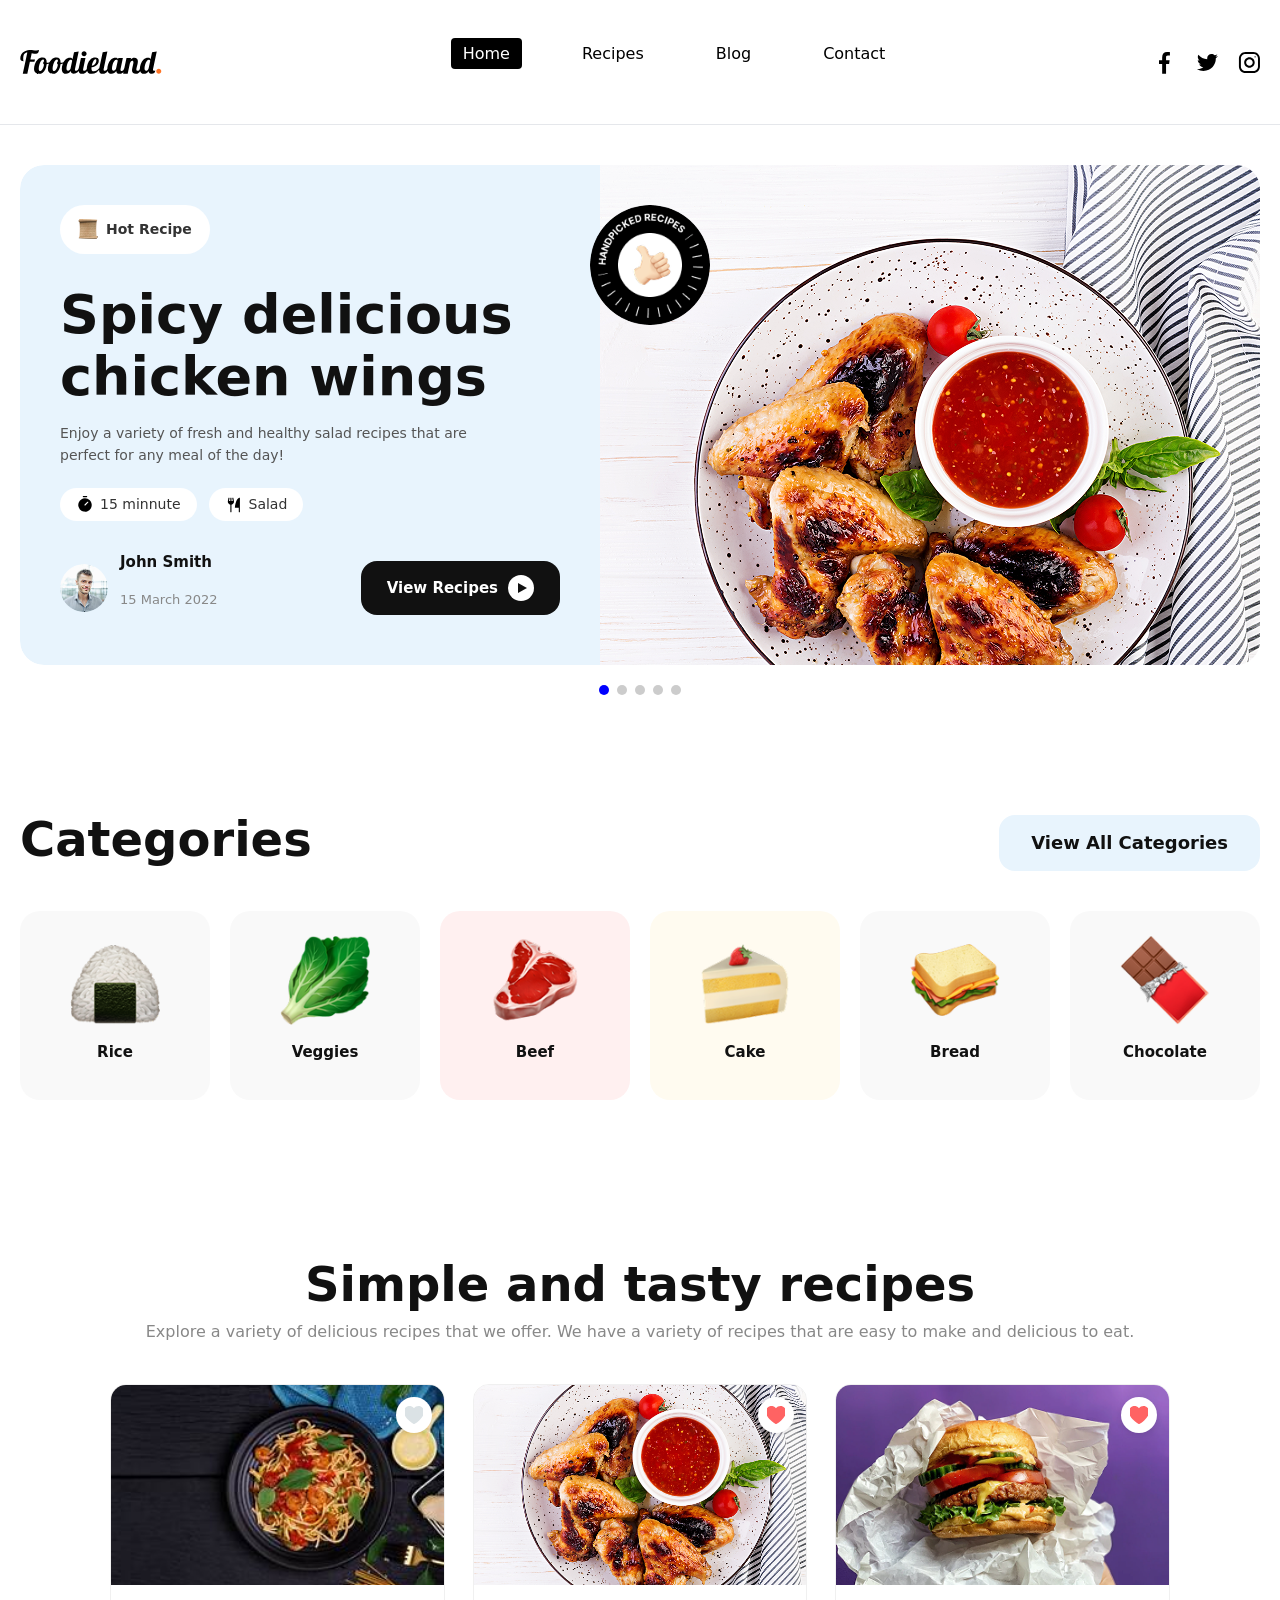
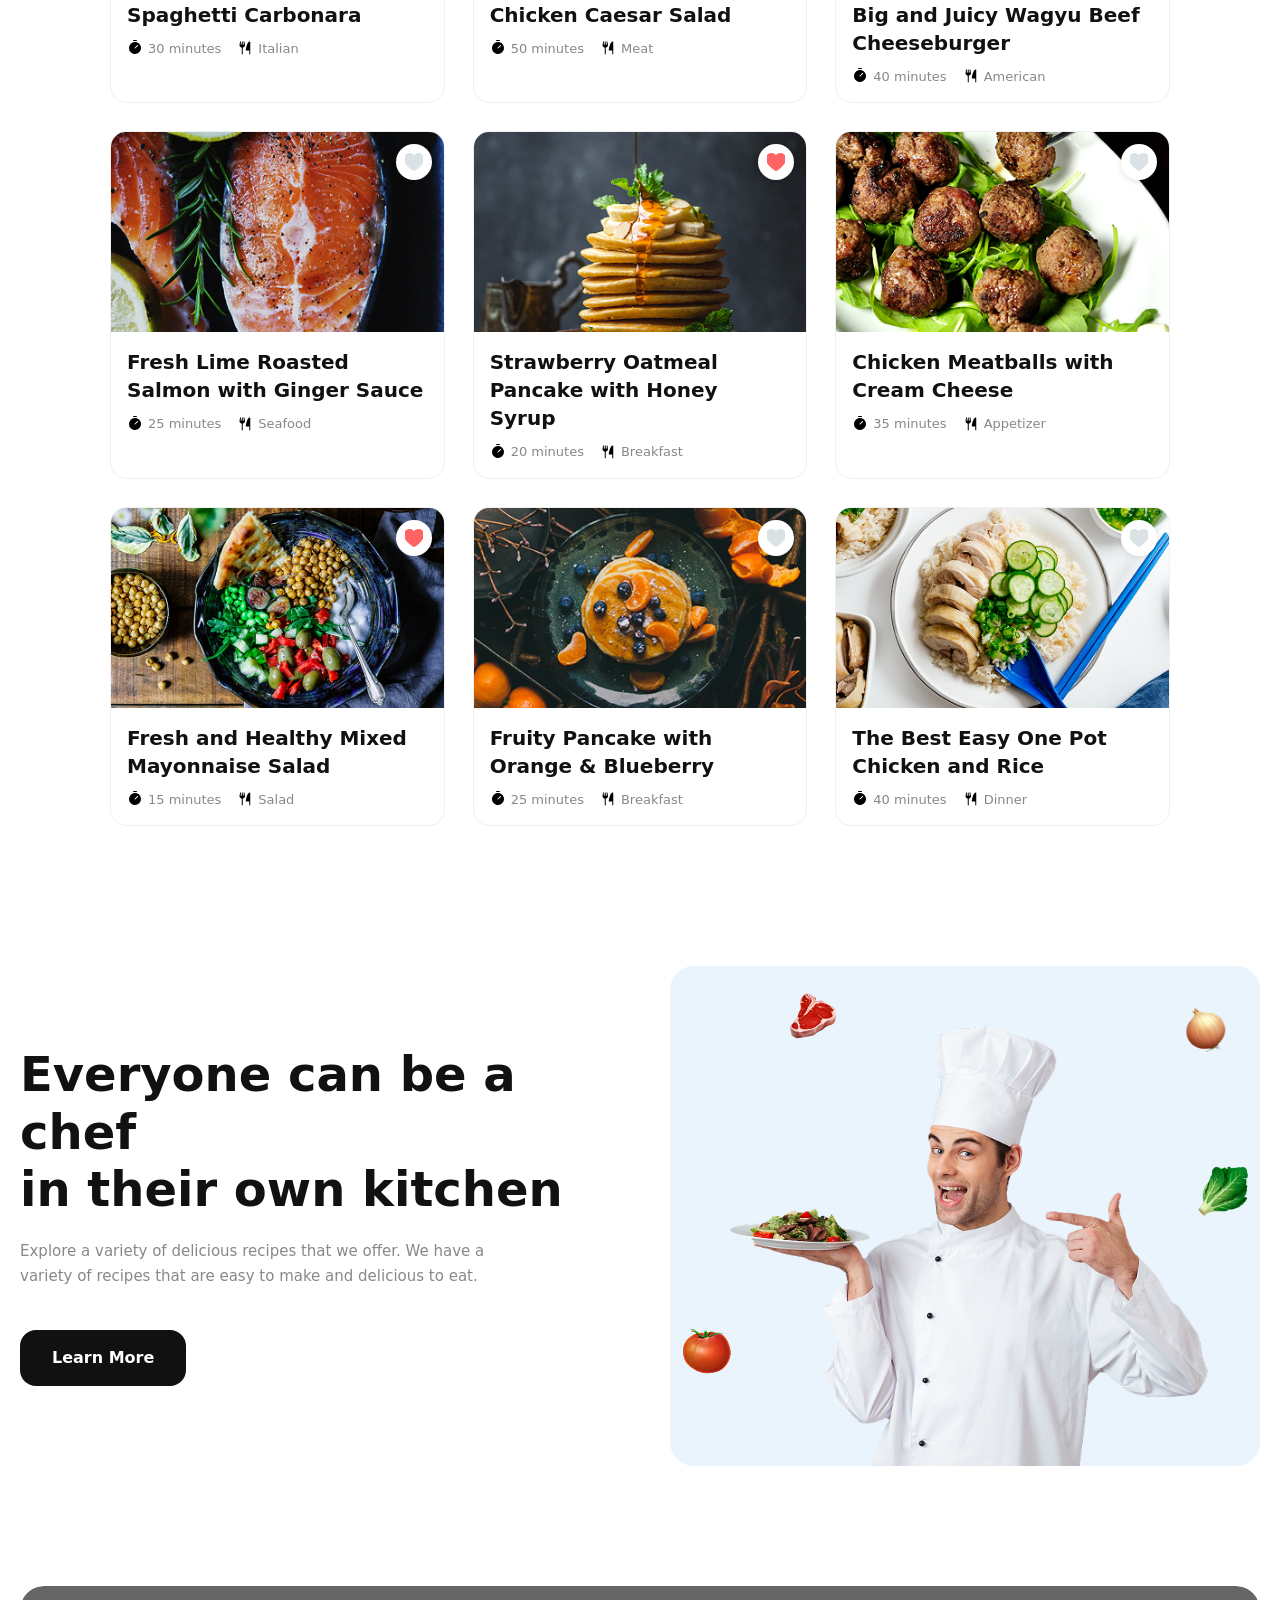
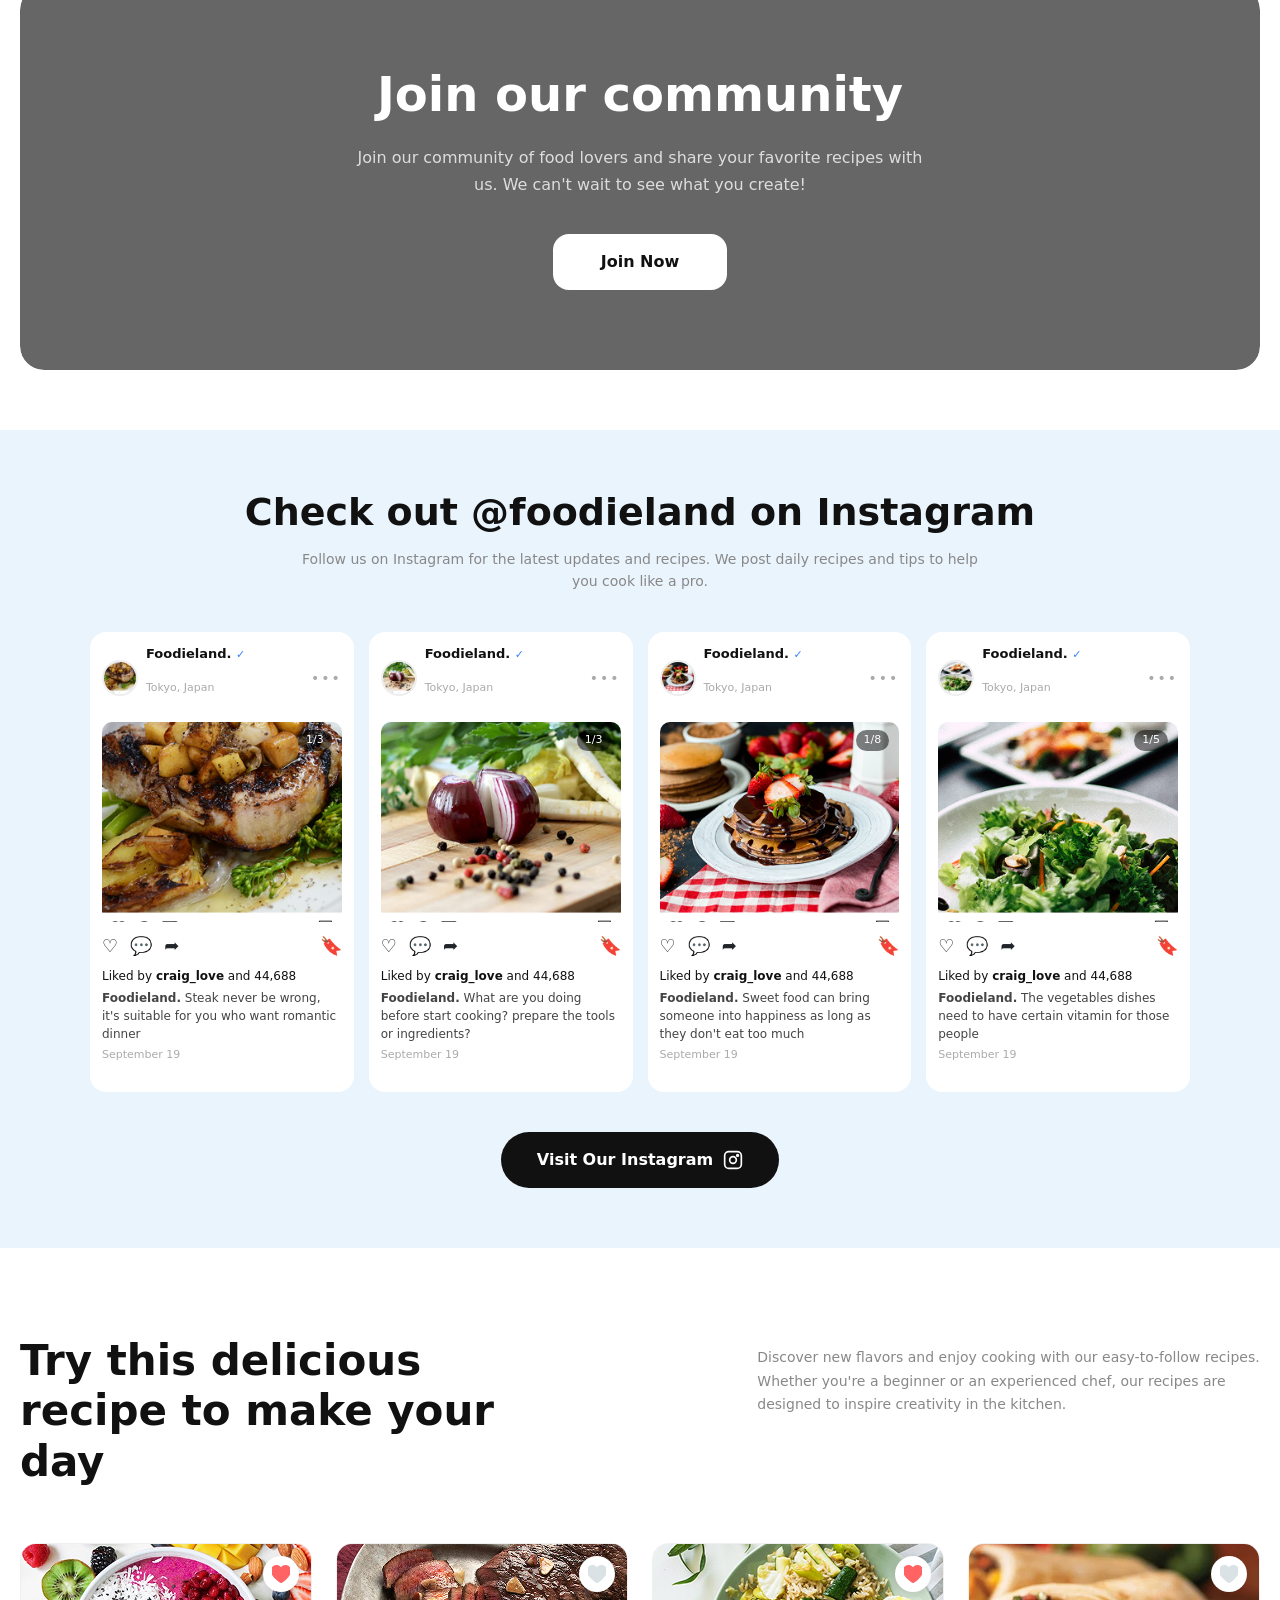
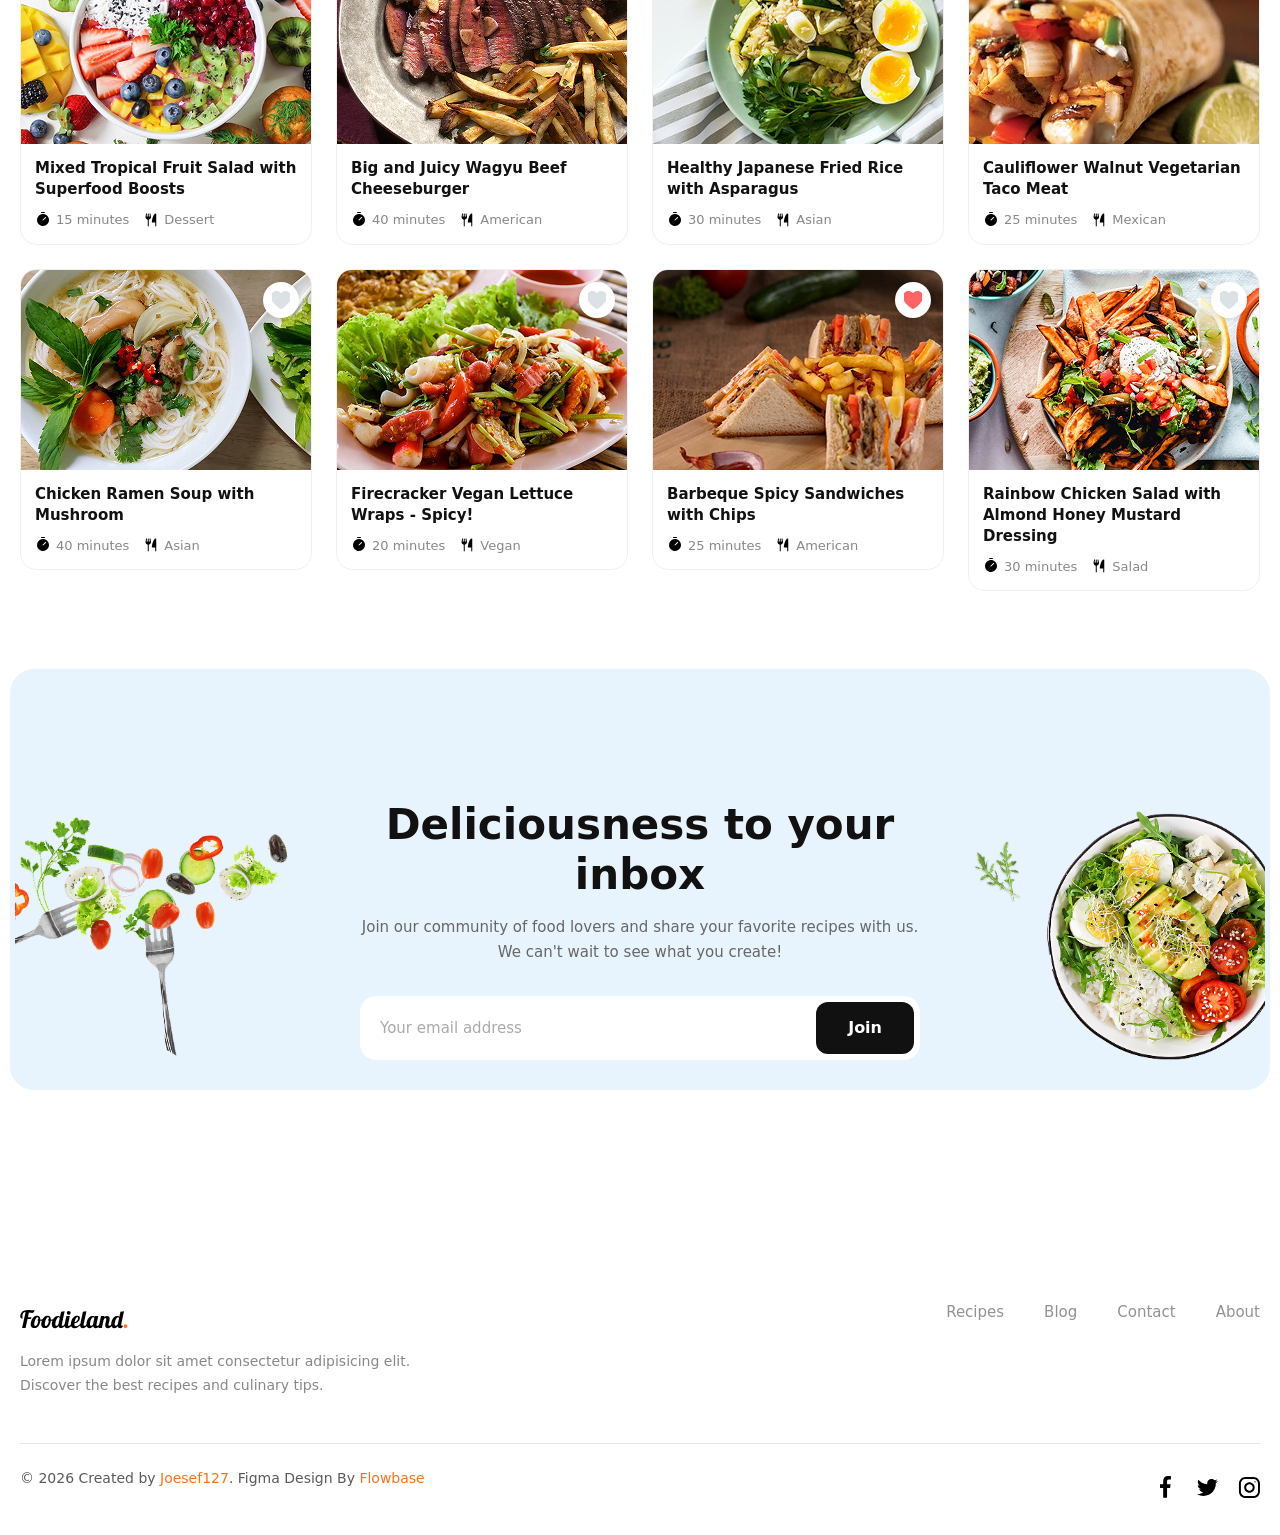
==== index.html @ 41c9e4d2 "first commit" ====
<!DOCTYPE html>
<html lang="en">
<head>
    <meta charset="UTF-8">
    <meta name="viewport" content="width=device-width, initial-scale=1.0">
    <title>Home - Foodieland</title>
    <link rel="preconnect" href="https://fonts.googleapis.com">
<link rel="preconnect" href="https://fonts.gstatic.com" crossorigin>
<link href="https://fonts.googleapis.com/css2?family=Open+Sans:ital,wght@0,300..800;1,300..800&display=swap" rel="stylesheet">
<link href="https://cdn.jsdelivr.net/npm/bootstrap@5.3.0/dist/css/bootstrap.min.css" rel="stylesheet"/>
<link rel="stylesheet" href="styles/index.css">
</head>
<body>

  
      <nav>
        <div class="nav-inner">

        <!-- logo image(foodieland) -->
         <a href="#" class="logo">
            <img src="images/logo.svg" alt="Foodieland" />
        </a>

        <!-- nav links -->
        <ul class="nav-links">
            <li><a href="index.html" class="active">Home</a></li>
            <li><a href="recipe.html">Recipes</a></li>
            <li><a href="blog.html">Blog</a></li>
            <li><a href="contact.html">Contact</a></li>
        </ul>

        <!-- social icons -->
         <div class="social-icons">
        <a href="https://www.facebook.com/profile.php?id=61579808576117">
            <img src="images/facebook.svg" width="30">
        </a>
        <a href="https://www.facebook.com/profile.php?id=61579808576117">
            <img src="images/tiwitter.svg" width="30">
        </a>
        <a href="https://www.facebook.com/profile.php?id=61579808576117">
            <img src="images/insta.svg" width="30">
        </a>
         </div>
     </div>   
    </nav>

<!-- main slider container -->
    <div class="slider-wrapper">
        <div class="slider">
<!-- one slide active at a time -->
        <div class="slides-track" id="track">

             <!-- one full slide1-->
              <div class="slide">

                <!-- left side er txt content -->
                <div class="slide-content">

                    <!-- hot recipe -->
                     <div class="hot-badge"><img src="images/hot_recipe_icon.svg" alt="">Hot Recipe</div>

                     <!-- title -->
                      <h1 class="slide-title">Spicy delicious<br>chicken wings</h1>
                      <!-- description -->
                      <p class="slide-desc">Enjoy a variety of fresh and healthy salad recipes that are perfect for any meal of the day!</p>

                      <!-- tag section -->
                       <div class="slide-tags">
                        <span class="tag"><img src="images/timer_icon.svg" alt="">15 minnute</span>
                        <span class="tag"><img src="images/ForkKnife_icon.svg" alt="">Salad</span>
                       </div>

                       <!-- author section -->
                        <div class="slide-bottom">
                            <div class="author">
                                <img src="images/author_img.png" alt="Alice Green">
                                <div>
                                    <p class="author-name">John Smith</p>
                                    <p class="author-date">15 March 2022</p>
                                </div>
                            </div>
                            <a href="#" class="btn-try">View Recipes <span class="btn-play"></span></a>
                        </div>
                </div>

                <!-- right sider img -->
                 <div class="slide_img">
                    <img class="hero_img" src="images/slide_img1.png" alt="">
                 </div>
                 <div class="handpicked"><img src="images/handpicked_img.png" alt=""></div>
            </div>

            <!-- one full slide2 -->
            <div class="slide">

                <!-- left side er txt content -->
                <div class="slide-content">

                    <!-- hot recipe -->
                     <div class="hot-badge"><img src="images/hot_recipe_icon.svg" alt="">Hot Recipe</div>

                     <!-- title -->
                      <h1 class="slide-title">Sweet and Savory<br>Pancakes</h1>
                      <!-- description -->
                      <p class="slide-desc">Enjoy a variety of fresh and healthy salad recipes that are perfect for any meal of the day!</p>

                      <!-- tag section -->
                       <div class="slide-tags">
                        <span class="tag"><img src="images/timer_icon.svg" alt="">15 minnute</span>
                        <span class="tag"><img src="images/ForkKnife_icon.svg" alt="">Salad</span>
                       </div>

                       <!-- author section -->
                        <div class="slide-bottom">
                            <div class="author">
                                <img src="images/author_img.png" alt="Alice Green">
                                <div>
                                    <p class="author-name">Jhon Doe</p>
                                    <p class="author-date">21 Apr 2026</p>
                                </div>
                            </div>
                            <a href="#" class="btn-try">Explore Recipes <span class="btn-play"></span></a>
                        </div>
                </div>

                <!-- right sider img -->
                 <div class="slide-img">
                    <img class="hero-img" src="images/slide_img2.png" alt="slide2">
                 </div>
                 <div class="handpicked"><img src="images/handpicked_img.png" alt="handpicked_img"></div>
            </div>

            <!-- one full slide3 -->
            <div class="slide">

                <!-- left side er txt content -->
                <div class="slide-content">

                    <!-- hot recipe -->
                     <div class="hot-badge"><img src="images/hot_recipe_icon.svg" alt="">Hot Recipe</div>

                     <!-- title -->
                      <h1 class="slide-title">Healthy and<br>Refreshing Salads</h1>
                      <!-- description -->
                      <p class="slide-desc">Enjoy a variety of fresh and healthy salad recipes that are perfect for any meal of the day!</p>

                      <!-- tag section -->
                       <div class="slide-tags">
                        <span class="tag"><img src="images/timer_icon.svg" alt="">15 minnute</span>
                        <span class="tag"><img src="images/ForkKnife_icon.svg" alt="">Salad</span>
                       </div>

                       <!-- author section -->
                        <div class="slide-bottom">
                            <div class="author">
                                <img src="images/author_img.png" alt="Alice Green">
                                <div>
                                    <p class="author-name">Alice Green</p>
                                    <p class="author-date">20 Apr 2026</p>
                                </div>
                            </div>
                            <a href="#" class="btn-try">Try Now <span class="btn-play"></span></a>
                        </div>
                </div>

                <!-- right sider img -->
                 <div class="slide-img">
                    <img class="hero-img" src="images/slide_img3.png" alt="slide3">
                 </div>
                 <div class="handpicked"><img src="images/handpicked_img.png" alt="handpicked_img"></div>
            </div>

            <!-- one full slide4 -->
            <div class="slide">

                <!-- left side er txt content -->
                <div class="slide-content">

                    <!-- hot recipe -->
                     <div class="hot-badge"><img src="images/hot_recipe_icon.svg" alt="">Hot Recipe</div>

                     <!-- title -->
                      <h1 class="slide-title">Juciy and Tender<br>Steaks</h1>
                      <!-- description -->
                      <p class="slide-desc">Enjoy a variety of fresh and healthy salad recipes that are perfect for any meal of the day!</p>

                      <!-- tag section -->
                       <div class="slide-tags">
                        <span class="tag"><img src="images/timer_icon.svg" alt="">15 minnute</span>
                        <span class="tag"><img src="images/ForkKnife_icon.svg" alt="">Salad</span>
                       </div>

                       <!-- author section -->
                        <div class="slide-bottom">
                            <div class="author">
                                <img src="images/author_img.png" alt="Alice Green">
                                <div>
                                    <p class="author-name">Robert Brown</p>
                                    <p class="author-date">20 Apr 2026</p>
                                </div>
                            </div>
                            <a href="#" class="btn-try">Cook Now <span class="btn-play"></span></a>
                        </div>
                </div>

                <!-- right sider img -->
                 <div class="slide-img">
                    <img class="hero-img" src="images/slide_img4.png" alt="slide4">
                 </div>
                 <div class="handpicked"><img src="images/handpicked_img.png" alt="handpicked_img""></div>
            </div>

            <!-- one full slide5 -->
            <div class="slide">

                <!-- left side er txt content -->
                <div class="slide-content">

                    <!-- hot recipe -->
                     <div class="hot-badge"><img src="images/hot_recipe_icon.svg" alt="">Hot Recipe</div>

                     <!-- title -->
                      <h1 class="slide-title">Delicious and<br>Creamy Pasta</h1>
                      <!-- description -->
                      <p class="slide-desc">Enjoy a variety of fresh and healthy salad recipes that are perfect for any meal of the day!</p>

                      <!-- tag section -->
                       <div class="slide-tags">
                        <span class="tag"><img src="images/timer_icon.svg" alt="">15 minnute</span>
                        <span class="tag"><img src="images/ForkKnife_icon.svg" alt="">Salad</span>
                       </div>

                       <!-- author section -->
                        <div class="slide-bottom">
                            <div class="author">
                                <img src="images/author_img.png" alt="Alice Green">
                                <div>
                                    <p class="author-name">Alice Green</p>
                                    <p class="author-date">20 Apr 2026</p>
                                </div>
                            </div>
                            <a href="#" class="btn-try">Discover More <span class="btn-play"></span></a>
                        </div>
                </div>

                <!-- right sider img -->
                 <div class="slide-img">
                    <img class="hero-img" src="images/slide_img5.png" alt="slide5">
                 </div>
                 <div class="handpicked"><img src="images/handpicked_img.png" alt="handpicked_img""></div>
            </div>
</div>
</div>

            <!-- Dots -->
            <div class="dots">
                <button class="dot active" onclick="goTo(0)"></button>
                <button class="dot" onclick="goTo(1)"></button>
                <button class="dot" onclick="goTo(2)"></button>
                <button class="dot" onclick="goTo(3)"></button>
                <button class="dot" onclick="goTo(4)"></button>
            </div>
    </div>

 <script>
    let current = 0;
    const track = document.getElementById('track');
    const dots = document.querySelectorAll('.dot');
    const total = dots.length;

    function goTo(index) {
      dots[current].classList.remove('active');
      current = index;
      track.style.transform = `translateX(-${current * 100}%)`;
      dots[current].classList.add('active');
    }

    // Auto-slide every 4 seconds
    setInterval(() => goTo((current + 1) % total), 4000);
  </script>


<!-- categories section -->
 <section class="categories-section">
    <div class="categories-wrapper">


        <!-- header -->
         <div class="cat-header">
            <h2 class="cat-title">Categories</h2>
            <a href="#" class="cat-btn">View All Categories</a>
         </div>

         <!-- cards -->
         <div class="cat-grid">

<!-- card1 -->
            <a href="#" class="cat-card">
                <div class="cat-img-box">
                    <img src="images/rice.png" alt="Rice">
                </div>
                <p>Rice</p>
            </a>



<!-- card2 -->
            <a href="#" class="cat-card">
                <div class="cat-img-box">
                    <img src="images/veggies.png" alt="Veggies">
                </div>
                <p>Veggies</p>
            </a>


<!-- card3 -->
            <a href="#" class="cat-card beef">
                <div class="cat-img-box">
                    <img src="images/beef.png" alt="Beef">
                </div>
                <p>Beef</p>
            </a>


<!-- card4 -->
            <a href="#" class="cat-card cake">
                <div class="cat-img-box">
                    <img src="images/cake.png" alt="Cake">
                </div>
                <p>Cake</p>
            </a>


<!-- card5 -->
            <a href="#" class="cat-card">
                <div class="cat-img-box">
                    <img src="images/bread.png" alt="Bread">
                </div>
                <p>Bread</p>
            </a>


<!-- card6 -->
            <a href="#" class="cat-card">
                <div class="cat-img-box">
                    <img src="images/chocolate.png" alt="Chocolate">
                </div>
                <p>Chocolate</p>
            </a>



    </div>
 </section>



 
 <!-- Recipes Section -->
<section class="recipes-section">
  <div class="recipes-wrapper">

    <!-- Header -->
    <div class="recipes-header">
      <h2 class="recipes-title">Simple and tasty recipes</h2>
      <p class="recipes-desc">Explore a variety of delicious recipes that we offer. We have a variety of recipes that are easy to make and delicious to eat.</p>
    </div>

    <!-- Cards Grid -->
    <div class="recipes-grid">

      <!-- Card 1 -->
      <div class="recipe-card">
        <div class="recipe-img-box">
          <img src="images/recipe_card1.jpg" alt="Spaghetti Carbonara" />
          <button class="like-btn"><img src="images/white_like.svg" alt=""></button>
        </div>
        <div class="recipe-info">
          <h3>Spaghetti Carbonara</h3>
          <div class="recipe-meta">
            <span><img src="images/timer_icon.svg" alt="" /> 30 minutes</span>
            <span><img src="images/ForkKnife_icon.svg" alt="" /> Italian</span>
          </div>
        </div>
      </div>

      <!-- Card 2 -->
      <div class="recipe-card">
        <div class="recipe-img-box">
          <img src="images/recipe_card2.png" alt="Chicken Caesar Salad" />
          <button class="like-btn liked"><img src="images/red_like.svg" alt=""></button>
        </div>
        <div class="recipe-info">
          <h3>Chicken Caesar Salad</h3>
          <div class="recipe-meta">
            <span><img src="images/timer_icon.svg" alt="" /> 50 minutes</span>
            <span><img src="images/ForkKnife_icon.svg" alt="" /> Meat</span>
          </div>
        </div>
      </div>

      <!-- Card 3 -->
      <div class="recipe-card">
        <div class="recipe-img-box">
          <img src="images/recipe_card3.png" alt="Wagyu Beef Cheeseburger" />
          <button class="like-btn liked"><img src="images/red_like.svg" alt=""></button>
        </div>
        <div class="recipe-info">
          <h3>Big and Juicy Wagyu Beef Cheeseburger</h3>
          <div class="recipe-meta">
            <span><img src="images/timer_icon.svg" alt="" /> 40 minutes</span>
            <span><img src="images/ForkKnife_icon.svg" alt="" /> American</span>
          </div>
        </div>
      </div>

      <!-- Card 4 -->
      <div class="recipe-card">
        <div class="recipe-img-box">
          <img src="images/recipe_card4.png" alt="Roasted Salmon" />
          <button class="like-btn"><img src="images/white_like.svg" alt=""></button>
        </div>
        <div class="recipe-info">
          <h3>Fresh Lime Roasted Salmon with Ginger Sauce</h3>
          <div class="recipe-meta">
            <span><img src="images/timer_icon.svg" alt="" /> 25 minutes</span>
            <span><img src="images/ForkKnife_icon.svg" alt="" /> Seafood</span>
          </div>
        </div>
      </div>

      <!-- Card 5 -->
      <div class="recipe-card">
        <div class="recipe-img-box">
          <img src="images/recipe_card5.png" alt="Strawberry Oatmeal Pancake" />
          <button class="like-btn liked"><img src="images/red_like.svg" alt=""></button>
        </div>
        <div class="recipe-info">
          <h3>Strawberry Oatmeal Pancake with Honey Syrup</h3>
          <div class="recipe-meta">
            <span><img src="images/timer_icon.svg" alt="" /> 20 minutes</span>
            <span><img src="images/ForkKnife_icon.svg" alt="" /> Breakfast</span>
          </div>
        </div>
      </div>

      <!-- Card 6 -->
      <div class="recipe-card">
        <div class="recipe-img-box">
          <img src="images/recipe_card6.png" alt="Chicken Meatballs" />
          <button class="like-btn"><img src="images/white_like.svg" alt=""></button>
        </div>
        <div class="recipe-info">
          <h3>Chicken Meatballs with Cream Cheese</h3>
          <div class="recipe-meta">
            <span><img src="images/timer_icon.svg" alt="" /> 35 minutes</span>
            <span><img src="images/ForkKnife_icon.svg" alt="" /> Appetizer</span>
          </div>
        </div>
      </div>

      <!-- Card 7 -->
      <div class="recipe-card">
        <div class="recipe-img-box">
          <img src="images/recipe_card7.png" alt="Mixed Mayonnaise Salad" />
          <button class="like-btn liked"><img src="images/red_like.svg" alt=""></button>
        </div>
        <div class="recipe-info">
          <h3>Fresh and Healthy Mixed Mayonnaise Salad</h3>
          <div class="recipe-meta">
            <span><img src="images/timer_icon.svg" alt="" /> 15 minutes</span>
            <span><img src="images/ForkKnife_icon.svg" alt="" /> Salad</span>
          </div>
        </div>
      </div>

      <!-- Card 8 -->
      <div class="recipe-card">
        <div class="recipe-img-box">
          <img src="images/recipe_card8.png" alt="Fruity Pancake" />
          <button class="like-btn"><img src="images/white_like.svg" alt=""></button>
        </div>
        <div class="recipe-info">
          <h3>Fruity Pancake with Orange & Blueberry</h3>
          <div class="recipe-meta">
            <span><img src="images/timer_icon.svg" alt="" /> 25 minutes</span>
            <span><img src="images/ForkKnife_icon.svg" alt="" /> Breakfast</span>
          </div>
        </div>
      </div>

      <!-- Card 9 -->
      <div class="recipe-card">
        <div class="recipe-img-box">
          <img src="images/recipe_card9.png" alt="Chicken and Rice" />
          <button class="like-btn"><img src="images/white_like.svg" alt=""></button>
        </div>
        <div class="recipe-info">
          <h3>The Best Easy One Pot Chicken and Rice</h3>
          <div class="recipe-meta">
            <span><img src="images/timer_icon.svg" alt="" /> 40 minutes</span>
            <span><img src="images/ForkKnife_icon.svg" alt="" /> Dinner</span>
          </div>
        </div>
      </div>

    </div>
  </div>
</section>


<!-- chef section -->
<section class="chef-section">
  <div class="chef-wrapper">

    <!-- left content -->
    <div class="chef-content">
      <h2 class="chef-title">Everyone can be a chef <br> in their own kitchen</h2>
      <p class="chef-desc">Explore a variety of delicious recipes that we offer. We have a variety of recipes that are easy to make and delicious to eat.</p>
      <a href="#" class="chef-btn">Learn More</a>
    </div>

    <!-- right image -->
    <div class="chef-img-box">
      <img src="images/chef.png" alt="Chef" class="chef-main-img" />

      <!-- floating food images -->
      <img src="images/beef.png"    alt=""  class="float-img float-meat" />
      <img src="images/onion.png"   alt=""  class="float-img float-onion" />
      <img src="images/veggies.png"  alt=""  class="float-img float-veggie" />
      <img src="images/tomato.png"  alt=""  class="float-img float-tomato" />
    </div>

  </div>
</section>


<!-- community section -->
<section class="community-section">
  <div class="community-wrapper">

    <div class="community-box">
      <h2 class="community-title">Join our community</h2>
      <p class="community-desc">Join our community of food lovers and share your favorite recipes with us. We can't wait to see what you create!</p>
      <a href="#" class="community-btn">Join Now</a>
    </div>

  </div>
</section>


<!-- instagram section -->
<section class="insta-section">
  <div class="insta-wrapper">

    <!-- header -->
    <div class="insta-header">
      <h2 class="insta-title">Check out @foodieland on Instagram</h2>
      <p class="insta-desc">Follow us on Instagram for the latest updates and recipes. We post daily recipes and tips to help you cook like a pro.</p>
    </div>

    <!-- cards grid -->
    <div class="insta-grid">

      <!-- Card 1 -->
      <div class="insta-card">
        <div class="insta-card-top">
          <div class="insta-user">
            <img src="images/post1.png" alt="Foodieland" class="insta-avatar" />
            <div>
              <p class="insta-name">Foodieland. <span class="insta-verified">&#10003;</span></p>
              <p class="insta-location">Tokyo, Japan</p>
            </div>
          </div>
          <span class="insta-dots">&#8226;&#8226;&#8226;</span>
        </div>
        <div class="insta-img-box">
          <img src="images/post1.png" alt="Post 1" />
          <span class="insta-count">1/3</span>
        </div>
        <div class="insta-card-bottom">
          <div class="insta-actions">
            <span>&#9825;</span>
            <span>&#128172;</span>
            <span>&#10150;</span>
          </div>
          <span>&#128278;</span>
        </div>
        <div class="insta-likes">Liked by <b>craig_love</b> and 44,688</div>
        <p class="insta-caption"><b>Foodieland.</b> Steak never be wrong, it's suitable for you who want romantic dinner</p>
        <p class="insta-date">September 19</p>
      </div>

      <!-- Card 2 -->
      <div class="insta-card">
        <div class="insta-card-top">
          <div class="insta-user">
            <img src="images/post2.png" alt="Foodieland" class="insta-avatar" />
            <div>
              <p class="insta-name">Foodieland. <span class="insta-verified">&#10003;</span></p>
              <p class="insta-location">Tokyo, Japan</p>
            </div>
          </div>
          <span class="insta-dots">&#8226;&#8226;&#8226;</span>
        </div>
        <div class="insta-img-box">
          <img src="images/post2.png" alt="Post 2" />
          <span class="insta-count">1/3</span>
        </div>
        <div class="insta-card-bottom">
          <div class="insta-actions">
            <span>&#9825;</span>
            <span>&#128172;</span>
            <span>&#10150;</span>
          </div>
          <span>&#128278;</span>
        </div>
        <div class="insta-likes">Liked by <b>craig_love</b> and 44,688</div>
        <p class="insta-caption"><b>Foodieland.</b> What are you doing before start cooking? prepare the tools or ingredients?</p>
        <p class="insta-date">September 19</p>
      </div>

      <!-- Card 3 -->
      <div class="insta-card">
        <div class="insta-card-top">
          <div class="insta-user">
            <img src="images/post3.png" alt="Foodieland" class="insta-avatar" />
            <div>
              <p class="insta-name">Foodieland. <span class="insta-verified">&#10003;</span></p>
              <p class="insta-location">Tokyo, Japan</p>
            </div>
          </div>
          <span class="insta-dots">&#8226;&#8226;&#8226;</span>
        </div>
        <div class="insta-img-box">
          <img src="images/post3.png" alt="Post 3" />
          <span class="insta-count">1/8</span>
        </div>
        <div class="insta-card-bottom">
          <div class="insta-actions">
            <span>&#9825;</span>
            <span>&#128172;</span>
            <span>&#10150;</span>
          </div>
          <span>&#128278;</span>
        </div>
        <div class="insta-likes">Liked by <b>craig_love</b> and 44,688</div>
        <p class="insta-caption"><b>Foodieland.</b> Sweet food can bring someone into happiness as long as they don't eat too much</p>
        <p class="insta-date">September 19</p>
      </div>

      <!-- Card 4 -->
      <div class="insta-card">
        <div class="insta-card-top">
          <div class="insta-user">
            <img src="images/post4.png" alt="Foodieland" class="insta-avatar" />
            <div>
              <p class="insta-name">Foodieland. <span class="insta-verified">&#10003;</span></p>
              <p class="insta-location">Tokyo, Japan</p>
            </div>
          </div>
          <span class="insta-dots">&#8226;&#8226;&#8226;</span>
        </div>
        <div class="insta-img-box">
          <img src="images/post4.png" alt="Post 4" />
          <span class="insta-count">1/5</span>
        </div>
        <div class="insta-card-bottom">
          <div class="insta-actions">
            <span>&#9825;</span>
            <span>&#128172;</span>
            <span>&#10150;</span>
          </div>
          <span>&#128278;</span>
        </div>
        <div class="insta-likes">Liked by <b>craig_love</b> and 44,688</div>
        <p class="insta-caption"><b>Foodieland.</b> The vegetables dishes need to have certain vitamin for those people</p>
        <p class="insta-date">September 19</p>
      </div>

    </div>

    <!-- Button -->
    <div class="insta-btn-wrap">
      <a href="#" class="insta-btn">
        Visit Our Instagram
        <svg width="20" height="20" viewBox="0 0 24 24" fill="none" stroke="currentColor" stroke-width="2">
          <rect x="2" y="2" width="20" height="20" rx="5"/>
          <circle cx="12" cy="12" r="4"/>
          <circle cx="17.5" cy="6.5" r="1" fill="currentColor"/>
        </svg>
      </a>
    </div>

  </div>
</section>




<!-- Try This Recipe Section(ei section e ami boostrap use korsi) -->
<section class="try-section py-5">
  <div class="try-wrapper">

    <!-- Header -->
    <div class="row align-items-start mb-5">
      <div class="col-md-5">
        <h2 class="try-title">Try this delicious recipe to make your day</h2>
      </div>
      <div class="col-md-5 offset-md-2">
        <p class="try-desc">Discover new flavors and enjoy cooking with our easy-to-follow recipes. Whether you're a beginner or an experienced chef, our recipes are designed to inspire creativity in the kitchen.</p>
      </div>
    </div>

    <!-- Row 1 -->
    <div class="row g-4 mb-4">

      <!-- Card 1 -->
      <div class="col-md-3">
        <div class="try-card">
          <div class="try-img-box">
            <img src="images/try-recipe1.png" alt="Mixed Tropical Fruit Salad" />
            <button class="like-btn liked"><img src="images/red_like.svg" alt=""></button>
          </div>
          <div class="try-info">
            <h3>Mixed Tropical Fruit Salad with Superfood Boosts</h3>
            <div class="try-meta">
              <span><img src="images/timer_icon.svg" alt="" /> 15 minutes</span>
              <span><img src="images/ForkKnife_icon.svg" alt="" /> Dessert</span>
            </div>
          </div>
        </div>
      </div>

      <!-- Card 2 -->
      <div class="col-md-3">
        <div class="try-card">
          <div class="try-img-box">
            <img src="images/try-recipe2.png" alt="Wagyu Beef Cheeseburger" />
            <button class="like-btn"><img src="images/white_like.svg" alt=""></button>
          </div>
          <div class="try-info">
            <h3>Big and Juicy Wagyu Beef Cheeseburger</h3>
            <div class="try-meta">
              <span><img src="images/timer_icon.svg" alt="" /> 40 minutes</span>
              <span><img src="images/ForkKnife_icon.svg" alt="" /> American</span>
            </div>
          </div>
        </div>
      </div>

      <!-- Card 3 -->
      <div class="col-md-3">
        <div class="try-card">
          <div class="try-img-box">
            <img src="images/try-recipe3.png" alt="Japanese Fried Rice" />
            <button class="like-btn liked"><img src="images/red_like.svg" alt=""></button>
          </div>
          <div class="try-info">
            <h3>Healthy Japanese Fried Rice with Asparagus</h3>
            <div class="try-meta">
              <span><img src="images/timer_icon.svg" alt="" /> 30 minutes</span>
              <span><img src="images/ForkKnife_icon.svg" alt="" /> Asian</span>
            </div>
          </div>
        </div>
      </div>

      <!-- Card 4 -->
      <div class="col-md-3">
        <div class="try-card">
          <div class="try-img-box">
            <img src="images/try-recipe4.png" alt="Cauliflower Walnut Taco" />
            <button class="like-btn"><img src="images/white_like.svg" alt=""></button>
          </div>
          <div class="try-info">
            <h3>Cauliflower Walnut Vegetarian Taco Meat</h3>
            <div class="try-meta">
              <span><img src="images/timer_icon.svg" alt="" /> 25 minutes</span>
              <span><img src="images/ForkKnife_icon.svg" alt="" /> Mexican</span>
            </div>
          </div>
        </div>
      </div>

    </div>

    <!-- Row 2 -->
    <div class="row g-4">

      <!-- Card 5 -->
      <div class="col-md-3">
        <div class="try-card">
          <div class="try-img-box">
            <img src="images/try-recipe5.png" alt="Chicken Ramen Soup" />
            <button class="like-btn"><img src="images/white_like.svg" alt=""></button>
          </div>
          <div class="try-info">
            <h3>Chicken Ramen Soup with Mushroom</h3>
            <div class="try-meta">
              <span><img src="images/timer_icon.svg" alt="" /> 40 minutes</span>
              <span><img src="images/ForkKnife_icon.svg" alt="" /> Asian</span>
            </div>
          </div>
        </div>
      </div>

      <!-- Card 6 -->
      <div class="col-md-3">
        <div class="try-card">
          <div class="try-img-box">
            <img src="images/try-recipe6.png" alt="Firecracker Vegan Lettuce Wraps" />
            <button class="like-btn"><img src="images/white_like.svg" alt=""></button>
          </div>
          <div class="try-info">
            <h3>Firecracker Vegan Lettuce Wraps - Spicy!</h3>
            <div class="try-meta">
              <span><img src="images/timer_icon.svg" alt="" /> 20 minutes</span>
              <span><img src="images/ForkKnife_icon.svg" alt="" /> Vegan</span>
            </div>
          </div>
        </div>
      </div>

      <!-- Card 7 -->
      <div class="col-md-3">
        <div class="try-card">
          <div class="try-img-box">
            <img src="images/try-recipe7.png" alt="Barbeque Spicy Sandwiches" />
            <button class="like-btn liked"><img src="images/red_like.svg" alt=""></button>
          </div>
          <div class="try-info">
            <h3>Barbeque Spicy Sandwiches with Chips</h3>
            <div class="try-meta">
              <span><img src="images/timer_icon.svg" alt="" /> 25 minutes</span>
              <span><img src="images/ForkKnife_icon.svg" alt="" /> American</span>
            </div>
          </div>
        </div>
      </div>

      <!-- Card 8 -->
      <div class="col-md-3">
        <div class="try-card">
          <div class="try-img-box">
            <img src="images/try-recipe8.png" alt="Rainbow Chicken Salad" />
            <button class="like-btn liked"><img src="images/white_like.svg" alt=""></button>
          </div>
          <div class="try-info">
            <h3>Rainbow Chicken Salad with Almond Honey Mustard Dressing</h3>
            <div class="try-meta">
              <span><img src="images/timer_icon.svg" alt="" /> 30 minutes</span>
              <span><img src="images/ForkKnife_icon.svg" alt="" /> Salad</span>
            </div>
          </div>
        </div>
      </div>

    </div>
  </div>
</section>



<!-- newsletter section -->
<section class="newsletter-section">
  <div class="newsletter-wrapper">

    <div class="newsletter-box">

      <!-- left food image -->
      <img src="images/newsletter-left.png" alt="" class="nl-img-left" />

      <!-- center content -->
      <div class="nl-content">
        <h2 class="nl-title">Deliciousness to your inbox</h2>
        <p class="nl-desc">Join our community of food lovers and share your favorite recipes with us. We can't wait to see what you create!</p>

        <div class="nl-form">
          <input type="email" placeholder="Your email address" class="nl-input" />
          <button class="nl-btn">Join</button>
        </div>
      </div>

      <!-- right food image -->
      <img src="images/newsletter-right.png" alt="" class="nl-img-right" />

    </div>

  </div>
</section>


<!-- footer -->
<footer class="footer">
  <div class="footer-wrapper">

    <!-- Top row -->
    <div class="footer-top">

      <!-- Left: Logo + desc -->
      <div class="footer-left">
         <a href="#" class="footer-logo">
            <img src="images/logo.svg" alt="Foodieland" />
        </a>
        <p class="footer-desc">Lorem ipsum dolor sit amet consectetur adipisicing elit. Discover the best recipes and culinary tips.</p>
      </div>

      <!-- Right: Nav links -->
      <ul class="footer-links">
        <li><a href="recipe.html">Recipes</a></li>
        <li><a href="blog.html">Blog</a></li>
        <li><a href="contact.html">Contact</a></li>
        <li><a href="about.html">About</a></li>
      </ul>

    </div>

    <!-- divider -->
    <hr class="footer-hr" />

    <!-- bottom row -->
    <div class="footer-bottom">

      <!-- copyright -->
      <p class="footer-copy">
        &copy; 2026 Created by <a href="#">Joesef127</a>. Figma Design By <a href="#">Flowbase</a>
      </p>

      <!-- Social icons -->
         <div class="social-icons">
        <a href="https://www.facebook.com/profile.php?id=61579808576117">
            <img src="images/facebook.svg" width="30">
        </a>
        <a href="https://www.facebook.com/profile.php?id=61579808576117">
            <img src="images/tiwitter.svg" width="30">
        </a>
        <a href="https://www.facebook.com/profile.php?id=61579808576117">
            <img src="images/insta.svg" width="30">
        </a>
         </div>
    </div>
  </div>
</footer>

</body>
</html>
---- styles/index.css ----
/* shared style */
*{
    margin: 0;
    padding: 0;
    box-sizing: border-box;
}
.font-open-sans{
  font-family: "Open Sans", sans-serif;
  font-optical-sizing: auto;
}

body {
    background: #fff;
}

/* nav {
    display: flex;
    align-items: center;
    justify-content: space-between;
    padding: 42px 60px;
    border-bottom: 1px solid #e5e7eb;
} */

.nav-inner {
  max-width: 1300px;
  margin: 0 auto;
  width: 100%;
  display: flex;
  align-items: center;
  justify-content: space-between;
}

nav {
  padding: 42px 20px;
  border-bottom: 1px solid #e5e7eb;
}

/* logo img */
.logo img {
    height: 25px;
}

/* nav links */
.nav-links {
    display: flex;
    gap: 48px;
    list-style: none;
}

.nav-links a {
    text-decoration: none;
    font-size: 16px;
    line-height: 24px;
    color:#000;
    padding: 6px 12px;
    border-radius: 4px;
    transition: all 0.3s ease;
}

.nav-links a.active,
.nav-links a:hover {
    background-color: black;
    color: white !important;
}

/* social links */
.social-icons {
    display: flex;
    gap: 20px;
    align-items: center;
}

.social-icons a img {
    width: 22px;
    height: 22px;
    object-fit: contain;
}

.social-icons a:hover img {
    opacity: 0.7;
}




/* Outer wrapper */
.slider-wrapper {
      max-width: 1300px;
      margin: 40px auto;
      padding: 0 20px;
      position: relative;
}

/* Slider*/
.slider {
      overflow: hidden;
      border-radius: 24px;
      position: relative;
}

    /* Slides track (all slides side by side) */
.slides-track {
      display: flex;
      transition: transform 0.5s ease;
}

    /* each slide */
.slide {
      min-width: 100%;
      display: flex;
      align-items: stretch;
      height: 500px;
      position: relative;
}

    /* left sider content */
.slide-content {
      flex: 1;
      background: #e8f4fd;
      padding: 40px 40px;
      display: flex;
      flex-direction: column;
      justify-content: center;
      border-radius: 24px 0 0 24px;
 }

.hot-badge {
      display: inline-flex;
      align-items: center;
      gap: 8px;
      background: #fff;
      border-radius: 800px;
      padding: 14px 18px;
      font-size: 14px;
      font-weight: 600;
      color: #333;
      margin-bottom: 30px;
      width: fit-content;
}
.hot-badge img { 
  width: 20px; 
  height: 20px; 
}

.slide-title {
      font-size: 54px;
      font-weight: 800;
      color: #111;
      line-height: 1.15;
      margin-bottom: 14px;
}

.slide-desc {
      font-size: 14px;
      color: #555;
      line-height: 1.6;
      margin-bottom: 22px;
      max-width: 420px;
}

.slide-tags {
  display: flex;
  gap: 12px;
  margin-bottom: 30px;
}
.tag {
  display: inline-flex;
      align-items: center;
      gap: 6px;
      background: #fff;
      border-radius: 999px;
      padding: 6px 16px;
      font-size: 14px;
      color: #333;
     }
.tag img { width: 18px; height: 18px; }

.slide-bottom {
      display: flex;
      align-items: center;
      justify-content: space-between;
      gap: 14px;
      flex-wrap: wrap;
}
.author {
  display: flex;
  align-items: center;
  gap: 12px;
}
.author img {
  width: 48px; height: 48px;
  border-radius: 50%;
  object-fit: cover;
}
.author-name { font-weight: 600; font-size: 15px; color: #111; }
.author-date { font-size: 13px; color: #888; }

.btn-try {
      background: #111;
      color: #fff;
      padding: 14px 26px;
      border-radius: 16px;
      font-size: 15px;
      font-weight: 600;
      text-decoration: none;
      display: inline-flex;
      align-items: center;
      gap: 10px;
      white-space: nowrap;
}
.btn-try:hover { background: black; }
.btn-play {
      width: 26px; height: 26px;
      background: #fff;
      border-radius: 50%;
      display: flex; align-items: center; justify-content: center;
}
.btn-play::after {
      content: '';
      border-left: 9px solid #111;
      border-top: 5px solid transparent;
      border-bottom: 5px solid transparent;
      margin-left: 2px;
}

    /* right image */
.slide-img {
      flex: 1;
      position: relative;
      overflow: hidden;
      border-radius: 0 24px 24px 0;
     }
.slide-img img.hero-img {
      width: 100%; height: 100%;
      object-fit: cover;
      display: block;
    }

    /* handpicked */
  .handpicked {
  position: absolute;
  top: 20%;
  left: 52%;                        
  transform: translate(-50%, -50%);
  /* width: 100px;
  height: 100px; */
  z-index: 10;
    }
.handpicked img {
  width: 80%;
  height: 80%;
  border-radius: 50%;
  object-fit: cover;

}

    /* dots */
    .dots {
      display: flex;
      justify-content: center;
      gap: 8px;
      margin-top: 20px;
    }
    .dot {
      width: 10px; height: 10px;
      border-radius: 50%;
      background: #ccc;
      cursor: pointer;
      border: none;
    }
    .dot.active { background: blue; }

    /* ── responsive ── */
    @media (max-width: 768px) {
      .slide { flex-direction: column; height: auto; }
      .slide-content {
        border-radius: 24px 24px 0 0;
        padding: 30px 24px;
      }
      .slide-img {
        border-radius: 0 0 24px 24px;
        height: 260px;
      }
      .slide-title { font-size: 28px; }
      .handpicked { display: none; }
      .btn-try { padding: 10px 20px; font-size: 14px; }
    }

/* categories part */
.categories-section {
  padding: 80px 20px;
  background: #fff;
}
.categories-wrapper {
  max-width: 1300px;
  margin: 0 auto;
}

/* cat-header */
.cat-header {
  display: flex;
  align-items: center;
  justify-content: space-between;
  margin-bottom: 40px;
}

.cat-title {
  font-size: 48px;
  line-height: 48px;
  font-weight: 700;
  color: #111;
}
.cat-btn {
  background: #e8f4fd;
  color: #111;
  text-decoration: none;
  padding: 16px 32px;
  border-radius: 16px;
  font-size: 18px;
  line-height: 24px;
  font-weight: 700;
  white-space: nowrap;
}
.cat-btn:hover {
  background: #89a3b8 ;
  /* color: #fff; */
}

/* cards grid */
.cat-grid {
  display: grid;
  grid-template-columns: repeat(6, 1fr);
  gap: 20px;
}

/* each card */
.cat-card {
  text-decoration: none;
  background: #f9f9f9;
  border-radius: 20px;
  padding: 24px 16px 20px;
  display: flex;
  flex-direction: column;
  align-items: center;
  gap: 16px;
  /* transition: transform 0.2s; */
}

/* .cat-card:hover {
  transform: translateY(-4px);
} */

.cat-card.beef  { background: #fff0f0; }
.cat-card.cake  { background: #fffbf0; }

.cat-img-box {
  width: 90px;
  height: 90px;
  display: flex;
  align-items: center;
  justify-content: center;
}

.cat-img-box img {
  width: 100%;
  height: 100%;
  object-fit: contain;
}

.cat-card p {
  font-size: 15px;
  font-weight: 600;
  color: #111;
}
/* responsive */
@media (max-width: 1024px) {
  .cat-grid { grid-template-columns: repeat(3, 1fr); }
}

@media (max-width: 600px) {
  .cat-grid { grid-template-columns: repeat(2, 1fr); }
  .cat-title { font-size: 26px; }
}





/* recipes section */
.recipes-section {
  padding: 80px 20px;
  background: #fff;
  max-width: 1100px;
  align-items: center;
   margin: 0 auto;
}

.recipes-wrapper {
  max-width: 1300px;
  margin: 0 auto;
}

/* header */
.recipes-header {
  text-align: center;
  margin-bottom: 40px;
}

.recipes-title {
  font-size: 48px;
  line-height: 48px;
  font-weight: 700;
  color: #111;
  margin-bottom: 12px;
}

.recipes-desc {
  font-size: 16px;
  line-height: 24px;
  color: #888;
  max-width: 1100px;
  margin: 0 auto;
}

/* grid */
.recipes-grid {
  display: grid;
  grid-template-columns: repeat(3, 1fr);
  gap: 28px;
}

/* each card */
.recipe-card {
  background: #fff;
  border-radius: 16px;
  overflow: hidden;
  border: 1px solid #f0f0f0;
  transition: transform 0.2s;
}

.recipe-card:hover {
  transform: translateY(-4px);
}

/* image box */
.recipe-img-box {
  position: relative;
  width: 100%;
  height: 200px;
}

.recipe-img-box img {
  width: 100%;
  height: 100%;
  object-fit: cover;
  display: block;
}

/* like button */
.like-btn {
  position: absolute;
  top: 12px;
  right: 12px;
  width: 34px;
  height: 34px;
  background: #fff;
  border: none;
  border-radius: 50%;
  font-size: 16px;
  cursor: pointer;
  display: flex;
  align-items: center;
  justify-content: center;
  color: #ccc;
}

.like-btn img{
  width: 50%;
  height: 50%;
}

/* Card info */
.recipe-info {
  padding: 16px;
}

.recipe-info h3 {
  font-size: 20px;
  font-weight: 700;
  color: #111;
  margin-bottom: 10px;
  line-height: 1.4;
}

/* Meta: time + category */
.recipe-meta {
  display: flex;
  gap: 16px;
  align-items: center;
}

.recipe-meta span {
  display: inline-flex;
  align-items: center;
  gap: 5px;
  font-size: 13px;
  color: #888;
}

.recipe-meta span img {
  width: 16px;
  height: 16px;
  object-fit: contain;
}

/* Responsive */
@media (max-width: 1024px) {
  .recipes-grid { grid-template-columns: repeat(2, 1fr); }
}

@media (max-width: 600px) {
  .recipes-grid { grid-template-columns: 1fr; }
  .recipes-title { font-size: 28px; }
}




/* chef section */
.chef-section {
  padding: 60px 20px;
  background: #fff;
}

.chef-wrapper {
  max-width: 1300px;
  margin: 0 auto;
  display: flex;
  align-items: center;
  gap: 60px;
}

/* left content */
.chef-content {
  flex: 1;
}

.chef-title {
  font-size: 48px;
  font-weight: 800;
  color: #111;
  line-height: 1.2;
  margin-bottom: 20px;
}

.chef-desc {
  font-size: 15px;
  color: #888;
  line-height: 1.7;
  max-width: 480px;
  margin-bottom: 40px;
}

.chef-btn {
  display: inline-block;
  background: #111;
  color: #fff;
  text-decoration: none;
  padding: 16px 32px;
  border-radius: 16px;
  font-size: 16px;
  font-weight: 700;
}

/* right image box */
.chef-img-box {
  flex: 1;
  position: relative;
  background: #eaf4fd;
  border-radius: 24px;
  min-height: 500px;
  display: flex;
  align-items: flex-end;
  justify-content: center;
  overflow: visible;
}

.chef-main-img {
  width: 85%;
  object-fit: contain;
  display: block;
  position: relative;
  z-index: 2;
}

/* floating food images */
.float-img {
  position: absolute;
  z-index: 3;
  width: 50px;
  height: 50px;
  object-fit: contain;
}

.float-meat   { top: 5%;  left: 20%; }
.float-onion  { top: 8%;  right: 5%; }
.float-veggie { top: 40%; right: 2%; }
.float-tomato { bottom: 18%; left: 2%; }

/* responsive */
@media (max-width: 900px) {
  .chef-wrapper {
    flex-direction: column;
    gap: 40px;
  }

  .chef-title { font-size: 32px; }

  .chef-img-box {
    width: 100%;
    min-height: 360px;
  }
}


/* Community Section */
.community-section {
  padding: 60px 20px;
  background: #fff;
}

.community-wrapper {
  max-width: 1300px;
  margin: 0 auto;
}

.community-box {
  position: relative;
  border-radius: 24px;
  overflow: hidden;
  padding: 80px 40px;
  text-align: center;

  /* your background image */
  background-image: url('https://tse3.mm.bing.net/th/id/OIP.vvK6Y2FK7R2s3MLbxVZYvwHaEO?pid=Api&P=0&h=180');
  background-size: cover;
  background-position: center;
}

/* dark overlay on top of image */
.community-box::before {
  content: '';
  position: absolute;
  inset: 0;
  background: rgba(0, 0, 0, 0.60);
  border-radius: 24px;
  z-index: 1;
}

/* all content above overlay */
.community-box * {
  position: relative;
  z-index: 2;
}

.community-title {
  font-size: 48px;
  font-weight: 800;
  color: #fff;
  margin-bottom: 20px;
}

.community-desc {
  font-size: 16px;
  color: #ddd;
  line-height: 1.7;
  max-width: 580px;
  margin: 0 auto 36px;
}

.community-btn {
  display: inline-block;
  background: #fff;
  color: #111;
  text-decoration: none;
  padding: 16px 48px;
  border-radius: 16px;
  font-size: 16px;
  font-weight: 700;
}

/* Responsive */
@media (max-width: 600px) {
  .community-title { font-size: 30px; }
  .community-box { padding: 60px 20px; }
}




/* instagram section */
.insta-section {
  padding: 60px 20px;
  background: #eaf4fd;
}

.insta-wrapper {
  max-width: 1300px;
  margin: 0 auto;
}

/* header */
.insta-header {
  text-align: center;
  margin-bottom: 40px;
}

.insta-title {
  font-size: 38px;
  font-weight: 800;
  color: #111;
  margin-bottom: 12px;
}

.insta-desc {
  font-size: 14px;
  color: #888;
  max-width: 680px;
  margin: 0 auto;
  line-height: 1.6;
}

/* grid */
.insta-grid {
  display: grid;
  grid-template-columns: repeat(4, 1fr);
  gap: 15px;
  margin-bottom: 40px;
  max-width: 1100px;
  align-items: center;
  margin: 0 auto;

}

/* each card */
.insta-card {
  background: #fff;
  border-radius: 16px;
  overflow: hidden;
  padding: 12px;
  margin-bottom: 40px;
}

/* Card top: avatar + dots */
.insta-card-top {
  display: flex;
  align-items: center;
  justify-content: space-between;
  margin-bottom: 10px;
}

.insta-user {
  display: flex;
  align-items: center;
  gap: 8px;
}

.insta-avatar {
  width: 36px;
  height: 36px;
  border-radius: 50%;
  object-fit: cover;
  border: 2px solid #eee;
}

.insta-name {
  font-size: 13px;
  font-weight: 700;
  color: #111;
}

.insta-verified {
  font-size: 11px;
  color: #3b82f6;
}

.insta-location {
  font-size: 11px;
  color: #aaa;
}

.insta-dots {
  font-size: 14px;
  color: #aaa;
  letter-spacing: 2px;
}

/* Post image */
.insta-img-box {
  position: relative;
  width: 100%;
  height: 200px;
  border-radius: 10px;
  overflow: hidden;
  margin-bottom: 10px;
}

.insta-img-box img {
  width: 100%;
  height: 100%;
  object-fit: cover;
  display: block;
}

.insta-count {
  position: absolute;
  top: 8px;
  right: 10px;
  background: rgba(0,0,0,0.5);
  color: #fff;
  font-size: 11px;
  padding: 2px 8px;
  border-radius: 999px;
}

/* actions row */
.insta-card-bottom {
  display: flex;
  align-items: center;
  justify-content: space-between;
  font-size: 18px;
  margin-bottom: 8px;
}

.insta-actions {
  display: flex;
  gap: 12px;
}

.insta-likes {
  font-size: 12px;
  color: #111;
  margin-bottom: 4px;
}

.insta-caption {
  font-size: 12px;
  color: #444;
  line-height: 1.5;
  margin-bottom: 4px;
}

.insta-date {
  font-size: 11px;
  color: #aaa;
}

/* button */
.insta-btn-wrap {
  text-align: center;
}

.insta-btn {
  display: inline-flex;
  align-items: center;
  gap: 10px;
  background: #111;
  color: #fff;
  text-decoration: none;
  padding: 16px 36px;
  border-radius: 999px;
  font-size: 16px;
  font-weight: 700;
}

/* .insta-btn:hover {
  background: #f97316;
} */

/* responsive */
@media (max-width: 1024px) {
  .insta-grid { grid-template-columns: repeat(2, 1fr); }
  .insta-title { font-size: 28px; }
}

@media (max-width: 600px) {
  .insta-grid { grid-template-columns: 1fr; }
}




/* try recipe section */
.try-section {
  background: #fff;
  padding: 60px 20px;
  margin-top: 40px;
}

.try-wrapper {
  max-width: 1300px;
  margin: 0 auto;
}

.try-title {
  font-size: 42px;
  font-weight: 800;
  color: #111;
  line-height: 1.2;
}

.try-desc {
  font-size: 14px;
  color: #888;
  line-height: 1.7;
  padding-top: 10px; 
}

/* each card */
.try-card {
  background: #fff;
  border-radius: 16px;
  overflow: hidden;
  border: 1px solid #f0f0f0;
  transition: transform 0.2s;
}

.try-card:hover {
  transform: translateY(-4px);
}

/* image box */
.try-img-box {
  position: relative;
  width: 100%;
  height: 200px;
}

.try-img-box img {
  width: 100%;
  height: 100%;
  object-fit: cover;
  display: block;
}

/* like button */
.like-btn {
  position: absolute;
  top: 12px;
  right: 12px;
  width: 34px;
  height: 34px;
  background: #fff;
  border: none;
  border-radius: 50%;
  font-size: 16px;
  cursor: pointer;
  display: flex;
  align-items: center;
  justify-content: center;
  color: #ccc;
}
.like-btn img{
  width: 50%;
  height: 50%;
}
/* card info */
.try-info {
  padding: 14px;
}

.try-info h3 {
  font-size: 15px;
  font-weight: 700;
  color: #111;
  margin-bottom: 10px;
  line-height: 1.4;
}

/* meta */
.try-meta {
  display: flex;
  gap: 14px;
  align-items: center;
}

.try-meta span {
  display: inline-flex;
  align-items: center;
  gap: 5px;
  font-size: 13px;
  color: #888;
}

.try-meta span img {
  width: 16px;
  height: 16px;
  object-fit: contain;
}




/* newsletter Section */
.newsletter-section {
  padding: 30px 10px;
  background: #fff;
}

.newsletter-wrapper {
  max-width: 1300px;
  margin: 0 auto;
}

.newsletter-box {
  background: #e8f4fd;
  border-radius: 24px;
  padding: 30px 5px;
  display: flex;
  align-items: flex-end;
  justify-content: space-between;
  position: relative;
  overflow: hidden;
  min-height: 280px;
}

/* center content */
.nl-content {
  flex: 1;
  text-align: center;
  padding: 0 40px;
  z-index: 2;
}

.nl-title {
  font-size: 42px;
  font-weight: 800;
  color: #111;
  margin-bottom: 14px;
}

.nl-desc {
  font-size: 15px;
  color: #666;
  line-height: 1.7;
  max-width: 560px;
  margin: 0 auto 30px;
}

/* email form */
.nl-form {
  display: flex;
  align-items: center;
  justify-content: center;
  gap: 0;
  max-width: 560px;
  margin: 0 auto;
  background: #fff;
  border-radius: 16px;
  overflow: hidden;
  padding: 6px 6px 6px 20px;
}

.nl-input {
  flex: 1;
  border: none;
  outline: none;
  font-size: 15px;
  color: #111;
  background: transparent;
  padding: 10px 0;
}

.nl-input::placeholder {
  color: #aaa;
}

.nl-btn {
  background: #111;
  color: #fff;
  border: none;
  padding: 14px 32px;
  border-radius: 12px;
  font-size: 16px;
  font-weight: 700;
  cursor: pointer;
  white-space: nowrap;
}

.nl-btn:hover {
  background: #f97316;
}

/* left and right food images */
.nl-img-left {
  width: 300px;
  object-fit: contain;
  flex-shrink: 0;
  z-index: 1;
}

.nl-img-right {
  width: 300px;
  object-fit: contain;
  flex-shrink: 0;
  z-index: 1;
}

/* Responsive */
@media (max-width: 900px) {
  .nl-img-left,
  .nl-img-right {
    display: none;
  }

  .nl-title { font-size: 28px; }
  .newsletter-box { padding: 50px 20px; }
}

@media (max-width: 600px) {
  .nl-form {
    flex-direction: column;
    padding: 12px;
    gap: 10px;
  }

  .nl-input { width: 100%; }
  .nl-btn   { width: 100%; }
}





/* footer */
.footer {
  padding: 180px 20px 30px;
  background: #fff;
}

.footer-wrapper {
  max-width: 1300px;
  margin: 0 auto;
}

/* top row */
.footer-top {
  display: flex;
  align-items: flex-start;
  justify-content: space-between;
  margin-bottom: 30px;
}

/* logo */
.footer-logo {
  font-size: 24px;
  font-weight: 700;
  font-style: italic;
  color: #111;
  text-decoration: none;
  display: inline-block;
  margin-bottom: 14px;
}

.footer-logo span {
  color: #f97316;
}

.footer-desc {
  font-size: 14px;
  color: #888;
  line-height: 1.7;
  max-width: 400px;
}

/* nav links */
.footer-links {
  list-style: none;
  display: flex;
  gap: 40px;
  align-items: center;
  margin: 0;
  padding: 0;
}

.footer-links a {
  text-decoration: none;
  color: #939292;
  font-size: 15px;
  font-weight: 500;
}

.footer-links a:hover {
  color: #f97316;
}

/* divider */
.footer-hr {
  border: none;
  border-top: 1px solid #9fa1a4;
  margin-bottom: 24px;
}

/* bottom row */
.footer-bottom {
  display: flex;
  align-items: center;
  justify-content: space-between;
}

.footer-copy {
  font-size: 14px;
  color: #5b5a5a;
}

.footer-copy a {
  color: #f97316;
  text-decoration: none;
  font-weight: 500;
}

.footer-copy a:hover {
  text-decoration: underline;
}


/* responsive */
@media (max-width: 768px) {
  .footer-top {
    flex-direction: column;
    gap: 30px;
  }

  .footer-links {
    gap: 20px;
    flex-wrap: wrap;
  }

  .footer-bottom {
    flex-direction: column;
    gap: 16px;
    text-align: center;
  }
}






/* contact section */
.contact-section {
  padding: 60px 20px;
  background: #fff;
}

.contact-wrapper {
  max-width: 1300px;
  margin: 0 auto;
}

/* header */
.contact-header {
  text-align: center;
  margin-bottom: 50px;
}

.contact-title {
  font-size: 42px;
  font-weight: 800;
  color: #111;
  margin-bottom: 8px;
}

.contact-subtitle {
  font-size: 15px;
  color: #888;
}

/* body */
.contact-body {
  display: flex;
  align-items: flex-start;
  gap: 40px;
}

/* left image */
.contact-img-box {
  width: 300px;
  flex-shrink: 0;
  background: #eaf4fd;
  border-radius: 20px;
  overflow: hidden;
  display: flex;
  align-items: flex-end;
  justify-content: center;
  min-height: 420px;
}

.contact-img-box img {
  width: 100%;
  object-fit: contain;
  display: block;
}

/* right form */
.contact-form {
  flex: 1;
  display: flex;
  flex-direction: column;
  gap: 20px;
}

/* two column row */
.form-row {
  display: grid;
  grid-template-columns: 1fr 1fr;
  gap: 20px;
}

/* each field group */
.form-group {
  display: flex;
  flex-direction: column;
  gap: 8px;
}

.form-group.full-width {
  grid-column: 1 / -1;
}

.form-group label {
  font-size: 12px;
  font-weight: 700;
  color: #888;
  letter-spacing: 0.05em;
}

.form-group input,
.form-group select,
.form-group textarea {
  width: 100%;
  padding: 14px 16px;
  border: 1px solid #e0e0e0;
  border-radius: 12px;
  font-size: 15px;
  color: #111;
  outline: none;
  background: #fff;
  font-family: inherit;
}

.form-group input::placeholder,
.form-group textarea::placeholder {
  color: #bbb;
}

.form-group input:focus,
.form-group select:focus,
.form-group textarea:focus {
  border-color: #111;
}

.form-group textarea {
  resize: vertical;
}

/* Submit button */
.contact-btn {
  width: 100%;
  padding: 18px;
  background: #111;
  color: #fff;
  border: none;
  border-radius: 14px;
  font-size: 17px;
  font-weight: 700;
  cursor: pointer;
  margin-top: 6px;
}

/* .contact-btn:hover {
  background: #f97316;
} */

/* responsive */
@media (max-width: 900px) {
  .contact-body {
    flex-direction: column;
  }

  .contact-img-box {
    width: 100%;
    min-height: 280px;
  }
}

@media (max-width: 600px) {
  .form-row {
    grid-template-columns: 1fr;
  }

  .contact-title { font-size: 28px; }
}





/* Checkout Recipe Section */
.checkout-section {
  padding: 60px 20px;
  background: #fff;
}

.checkout-wrapper {
  max-width: 1300px;
  margin: 0 auto;
}

/* Title */
.checkout-title {
  font-size: 42px;
  font-weight: 800;
  color: #111;
  text-align: center;
  margin-bottom: 50px;
}

/* Grid */
.checkout-grid {
  display: grid;
  grid-template-columns: repeat(4, 1fr);
  gap: 24px;
}

/* Each card */
.checkout-card {
  background: #fff;
  border-radius: 16px;
  overflow: hidden;
  transition: transform 0.2s;
}

.checkout-card:hover {
  transform: translateY(-4px);
}

/* Image box */
.checkout-img-box {
  position: relative;
  width: 100%;
  height: 220px;
  border-radius: 16px;
  overflow: hidden;
  margin-bottom: 16px;
}

.checkout-img-box img {
  width: 100%;
  height: 100%;
  object-fit: cover;
  display: block;
}

/* Like button */
.like-btn {
  position: absolute;
  top: 12px;
  right: 12px;
  width: 36px;
  height: 36px;
  background: #fff;
  border: none;
  border-radius: 50%;
  font-size: 16px;
  cursor: pointer;
  display: flex;
  align-items: center;
  justify-content: center;
  color: #ccc;
  box-shadow: 0 2px 6px rgba(0,0,0,0.1);
}

.like-btn.liked { color: #e74c3c; }
.like-btn:hover { color: #e74c3c; }

/* Card info */
.checkout-info {
  padding: 0 4px;
}

.checkout-info h3 {
  font-size: 16px;
  font-weight: 700;
  color: #111;
  margin-bottom: 14px;
  line-height: 1.4;
}

/* Meta */
.checkout-meta {
  display: flex;
  gap: 16px;
  align-items: center;
}

.checkout-meta span {
  display: inline-flex;
  align-items: center;
  gap: 6px;
  font-size: 13px;
  color: #888;
}

.checkout-meta span img {
  width: 18px;
  height: 18px;
  object-fit: contain;
}

/* Responsive */
@media (max-width: 1024px) {
  .checkout-grid { grid-template-columns: repeat(2, 1fr); }
  .checkout-title { font-size: 30px; }
}

@media (max-width: 600px) {
  .checkout-grid { grid-template-columns: 1fr; }
  .checkout-title { font-size: 24px; }
}









/* ── Blog Section ── */
.blog-section {
  background: #fff;
}

.blog-main-title {
  font-size: 42px;
  font-weight: 800;
  color: #111;
}

/* Blog list item thumbnail */
.blog-thumb {
  width: 100px;
  height: 80px;
  border-radius: 12px;
  overflow: hidden;
}

.blog-thumb img {
  width: 100%;
  height: 100%;
  object-fit: cover;
}

.blog-item-title {
  font-size: 16px;
  font-weight: 700;
  color: #111;
  margin-bottom: 6px;
}

.blog-item-title:hover {
  color: #f97316;
  cursor: pointer;
}

.blog-item-desc {
  font-size: 13px;
  color: #888;
}

.blog-item-meta {
  font-size: 12px;
  color: #aaa;
}

/* Pagination */
.page-num,
.page-arrow {
  width: 36px;
  height: 36px;
  display: flex;
  align-items: center;
  justify-content: center;
  border-radius: 8px;
  font-size: 14px;
  font-weight: 600;
  text-decoration: none;
  color: #111;
  border: 1px solid #e0e0e0;
}

.page-num.active {
  background: #111;
  color: #fff;
  border-color: #111;
}

.page-num:hover,
.page-arrow:hover {
  background: #f97316;
  color: #fff;
  border-color: #f97316;
}

/* Sidebar */
.sidebar-title {
  font-size: 24px;
  font-weight: 800;
  color: #111;
}

.sidebar-thumb {
  width: 80px;
  height: 70px;
  border-radius: 10px;
  overflow: hidden;
}

.sidebar-thumb img {
  width: 100%;
  height: 100%;
  object-fit: cover;
}

.sidebar-item-title {
  font-size: 14px;
  font-weight: 700;
  color: #111;
  margin-bottom: 4px;
  line-height: 1.4;
}

.sidebar-item-meta {
  font-size: 12px;
  color: #aaa;
}

/* Sidebar Banner */
.sidebar-banner {
  background: #1a5c3a;
  border-radius: 16px;
}

.banner-text {
  font-size: 18px;
  font-weight: 700;
  color: #fff;
  line-height: 1.4;
}

.banner-img {
  width: 140px;
  object-fit: contain;
}

.banner-url {
  font-size: 12px;
  color: #aed69e;
}

/* Responsive */
@media (max-width: 768px) {
  .blog-main-title { font-size: 28px; }
}
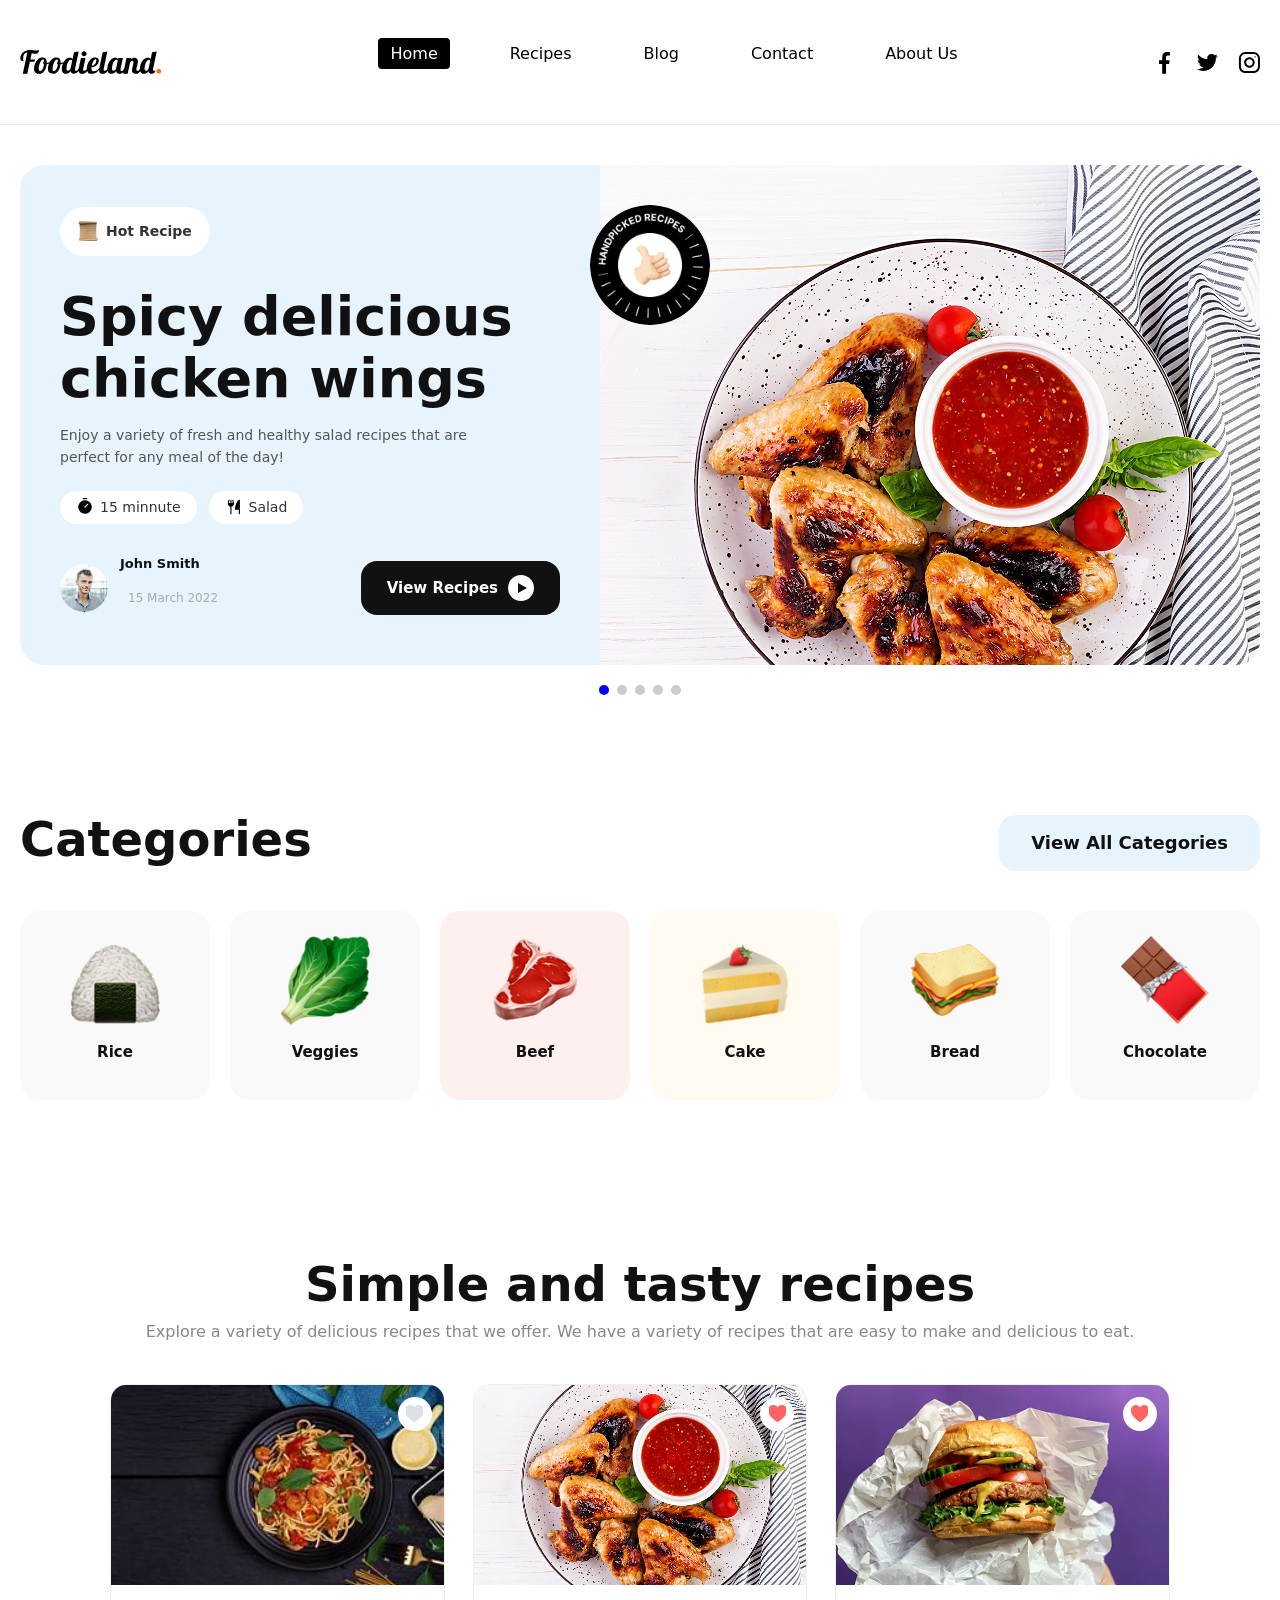
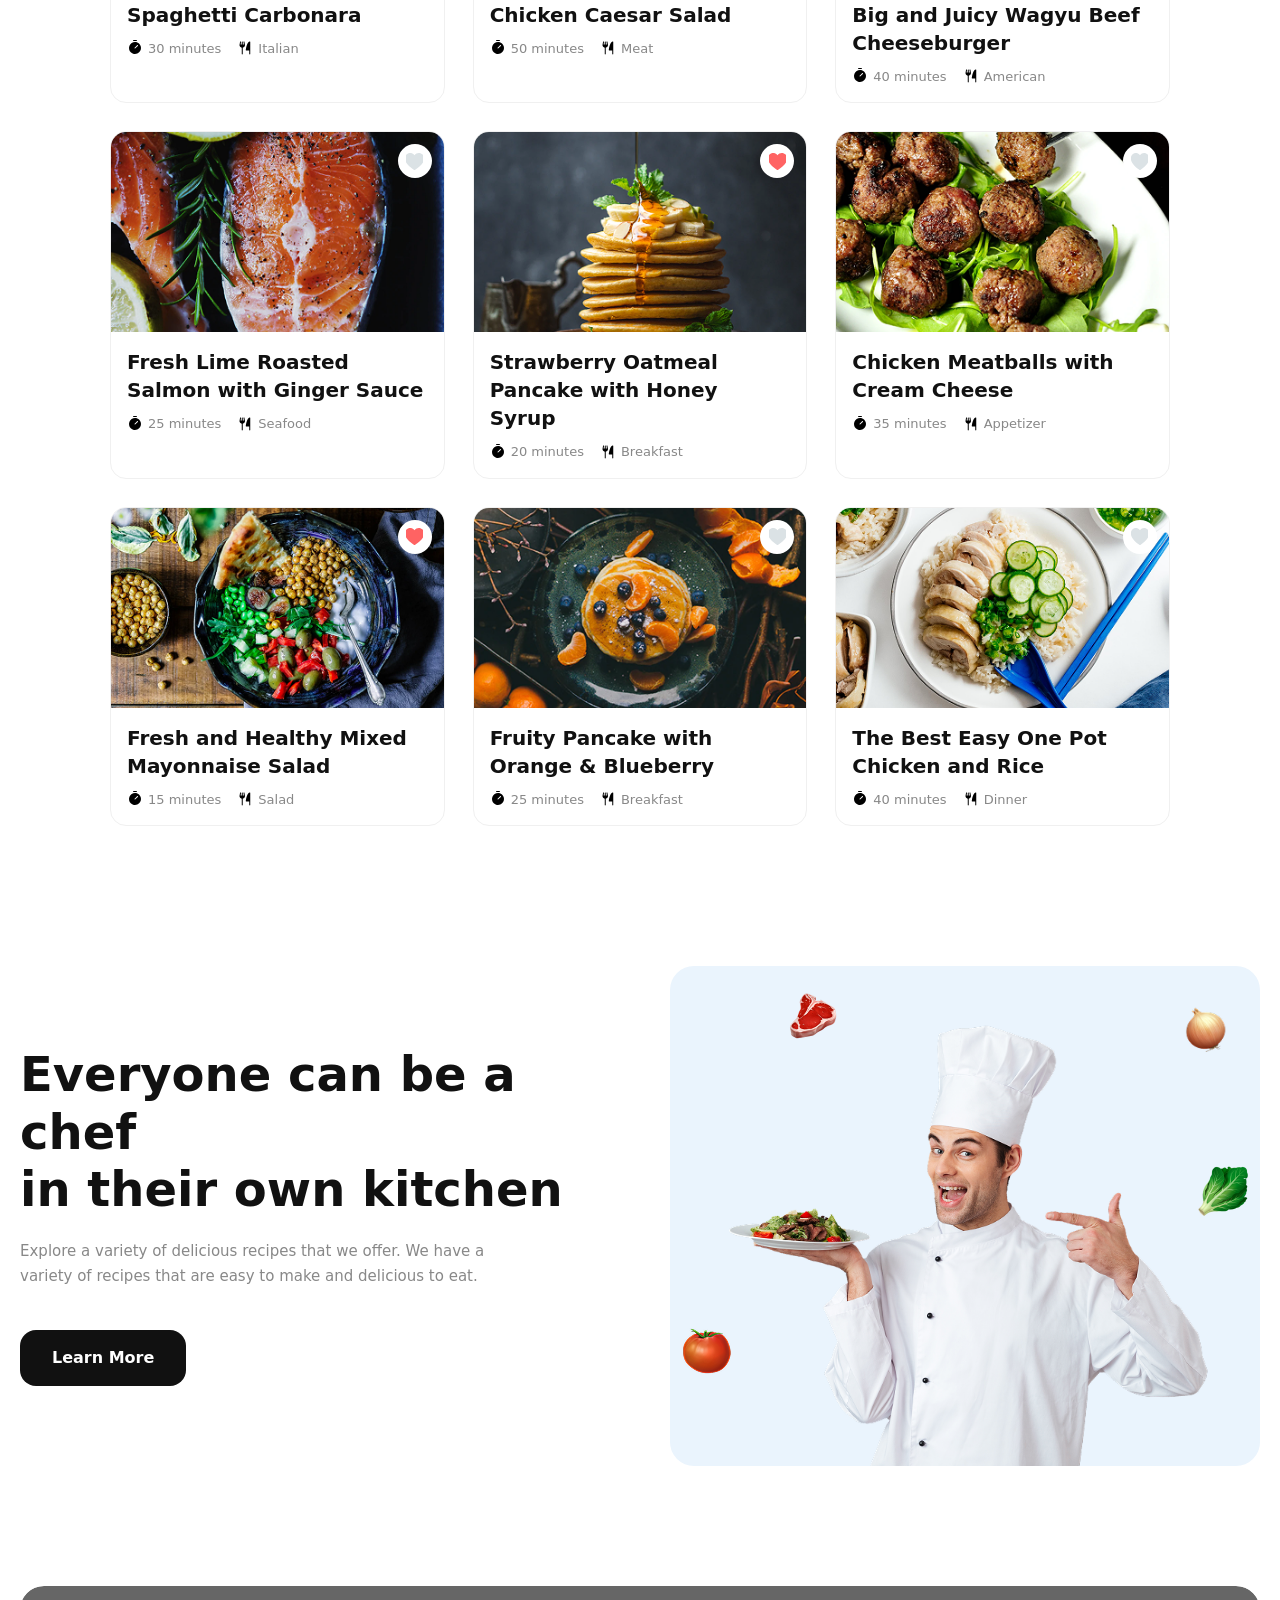
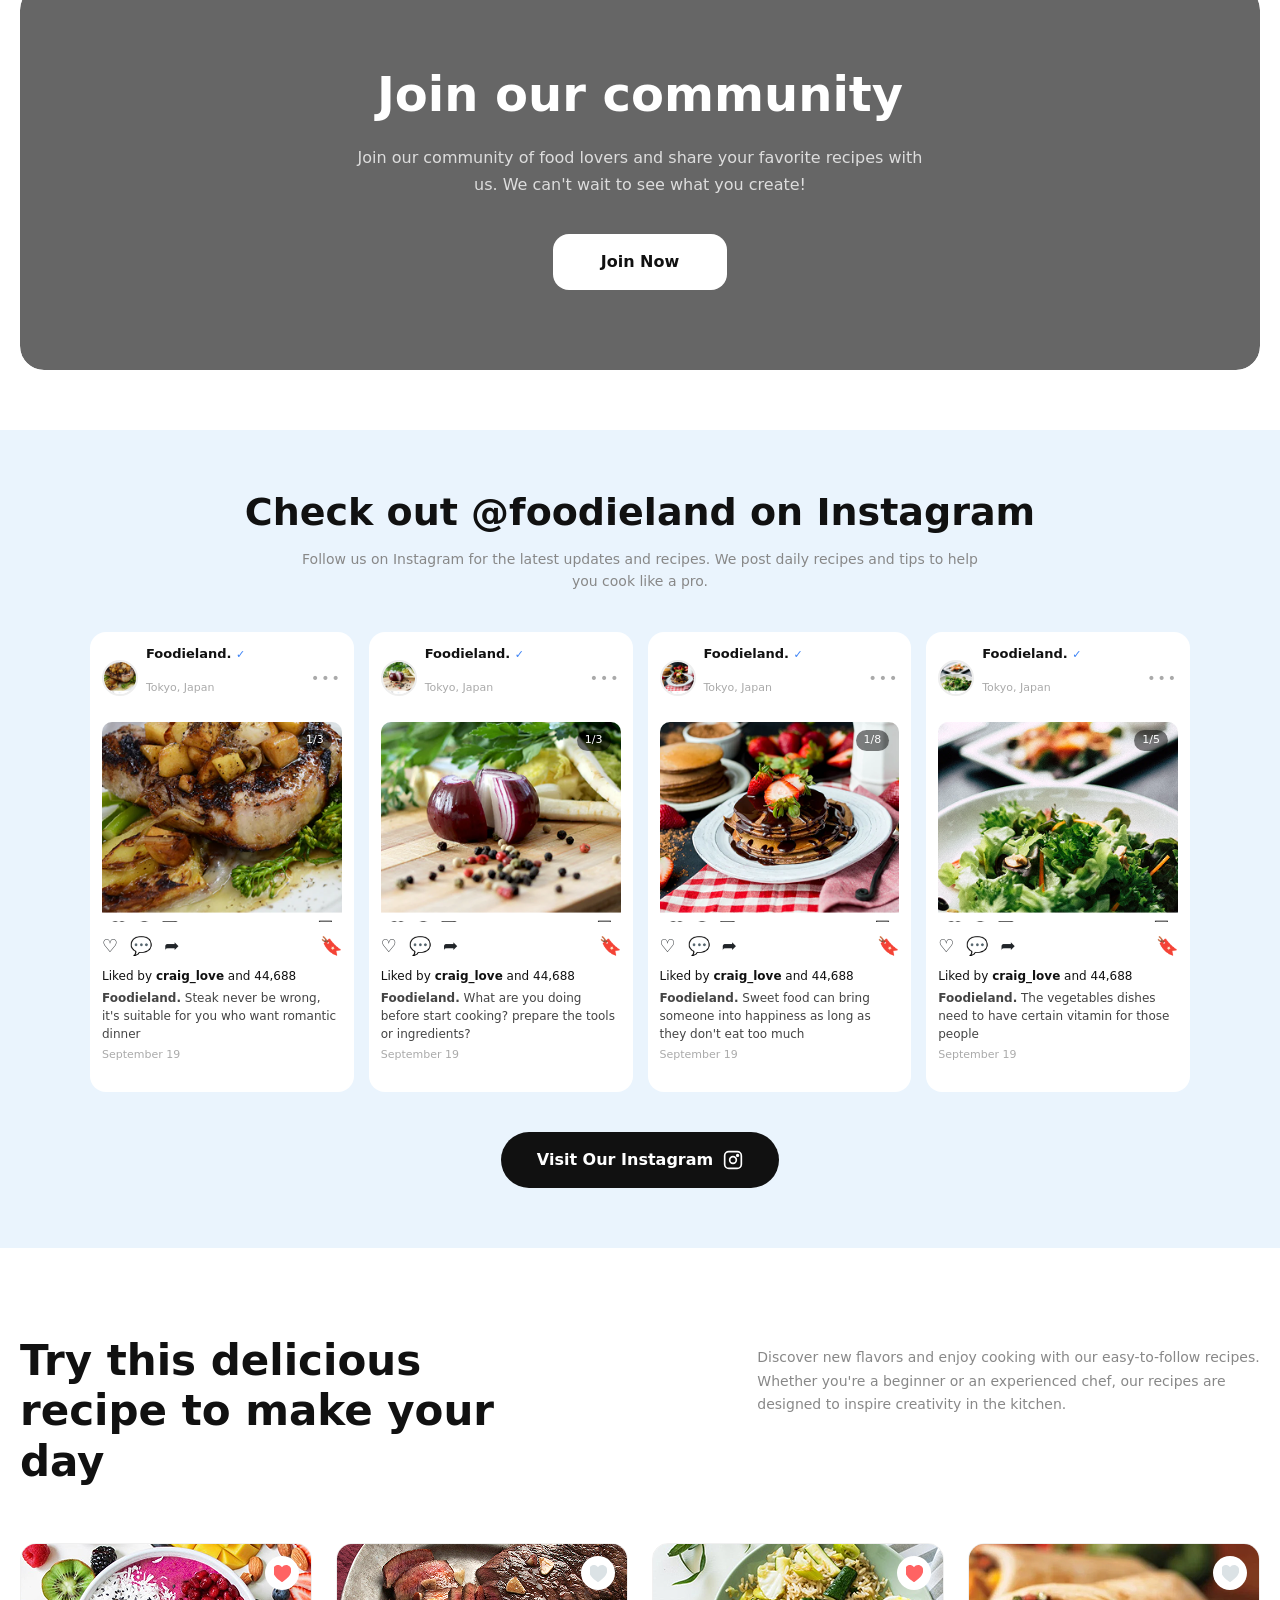
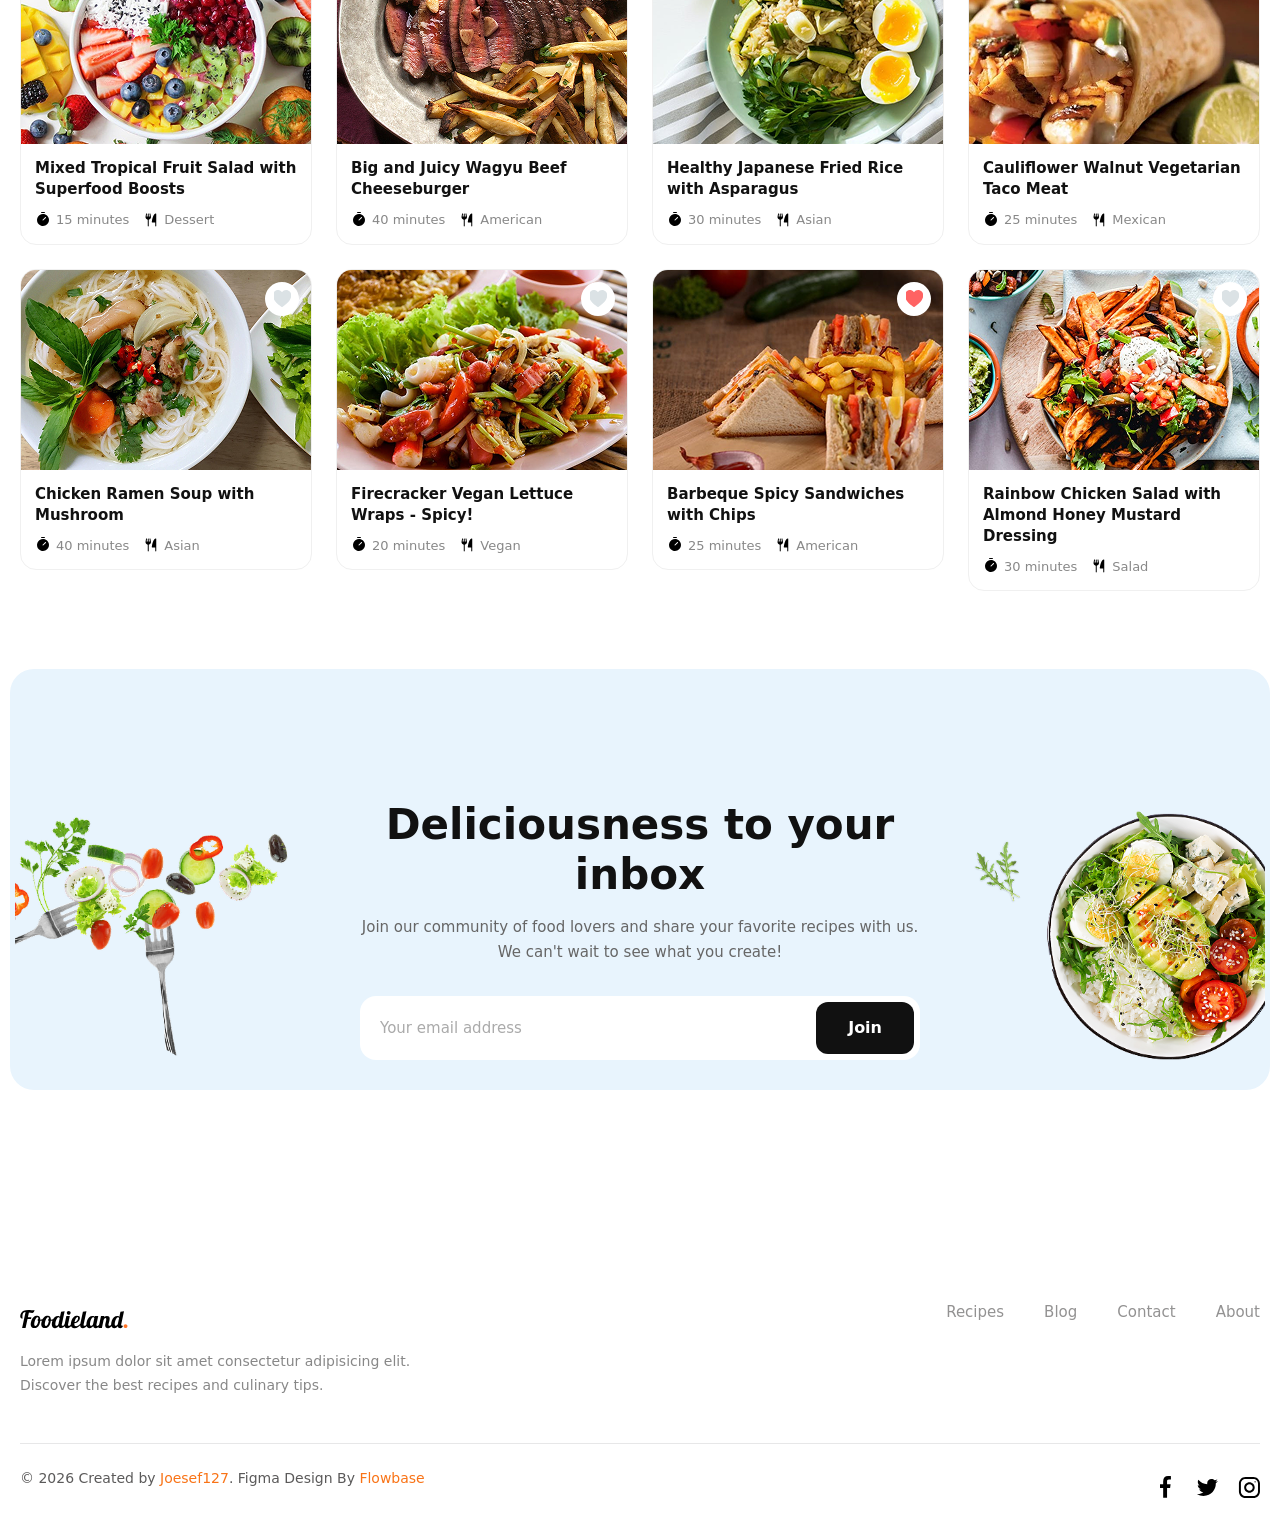
==== commit 6374bbdc: "second commit" ====
--- a/index.html
+++ b/index.html
@@ -27,6 +27,7 @@
             <li><a href="recipe.html">Recipes</a></li>
             <li><a href="blog.html">Blog</a></li>
             <li><a href="contact.html">Contact</a></li>
+            <li><a href="#">About Us</a></li>
         </ul>
 
         <!-- social icons -->
--- a/styles/index.css
+++ b/styles/index.css
@@ -461,8 +461,8 @@
   position: absolute;
   top: 12px;
   right: 12px;
-  width: 34px;
-  height: 34px;
+  width: 30px;
+  height: 30px;
   background: #fff;
   border: none;
   border-radius: 50%;
@@ -1085,10 +1085,6 @@
   font-weight: 700;
   cursor: pointer;
   white-space: nowrap;
-}
-
-.nl-btn:hover {
-  background: #f97316;
 }
 
 /* left and right food images */
@@ -1407,7 +1403,7 @@
 
 
 
-/* Checkout Recipe Section */
+/* checkout recipe section */
 .checkout-section {
   padding: 60px 20px;
   background: #fff;
@@ -1418,7 +1414,7 @@
   margin: 0 auto;
 }
 
-/* Title */
+/* title */
 .checkout-title {
   font-size: 42px;
   font-weight: 800;
@@ -1427,14 +1423,14 @@
   margin-bottom: 50px;
 }
 
-/* Grid */
+/* grid */
 .checkout-grid {
   display: grid;
   grid-template-columns: repeat(4, 1fr);
   gap: 24px;
 }
 
-/* Each card */
+/* each card */
 .checkout-card {
   background: #fff;
   border-radius: 16px;
@@ -1446,7 +1442,7 @@
   transform: translateY(-4px);
 }
 
-/* Image box */
+/* image box */
 .checkout-img-box {
   position: relative;
   width: 100%;
@@ -1463,13 +1459,13 @@
   display: block;
 }
 
-/* Like button */
-.like-btn {
+/* liked button */
+.liked-btn {
   position: absolute;
   top: 12px;
   right: 12px;
-  width: 36px;
-  height: 36px;
+  width: 30px;
+  height: 30px;
   background: #fff;
   border: none;
   border-radius: 50%;
@@ -1479,19 +1475,21 @@
   align-items: center;
   justify-content: center;
   color: #ccc;
-  box-shadow: 0 2px 6px rgba(0,0,0,0.1);
-}
-
-.like-btn.liked { color: #e74c3c; }
-.like-btn:hover { color: #e74c3c; }
-
-/* Card info */
+  /* box-shadow: 0 2px 6px rgba(0,0,0,0.1); */
+}
+
+.liked-btn img{
+  height: 50%;
+  width: 50%;
+}
+
+/* card info */
 .checkout-info {
   padding: 0 4px;
 }
 
 .checkout-info h3 {
-  font-size: 16px;
+  font-size: 18px;
   font-weight: 700;
   color: #111;
   margin-bottom: 14px;
@@ -1538,22 +1536,69 @@
 
 
 
-/* ── Blog Section ── */
-.blog-section {
-  background: #fff;
-}
-
-.blog-main-title {
-  font-size: 42px;
+/* blog page */
+.blog-page {
+  background: #fff;
+}
+
+.blog-page-title {
+  font-size: 40px;
   font-weight: 800;
   color: #111;
-}
-
-/* Blog list item thumbnail */
+  margin-bottom: 10px;
+}
+
+.blog-page-desc {
+  font-size: 14px;
+  color: #aaa;
+}
+
+/* search bar */
+.blog-search {
+  display: flex;
+  align-items: center;
+  max-width: 700px;
+  margin: 0 auto;
+  border: 1px solid #e0e0e0;
+  border-radius: 12px;
+  overflow: hidden;
+  padding: 6px 6px 6px 16px;
+}
+
+.blog-search-input {
+  flex: 1;
+  border: none;
+  outline: none;
+  font-size: 14px;
+  color: #111;
+  background: transparent;
+}
+
+.blog-search-input::placeholder {
+  color: #bbb;
+}
+
+.blog-search-btn {
+  background: #111;
+  color: #fff;
+  border: none;
+  padding: 12px 28px;
+  border-radius: 10px;
+  font-size: 15px;
+  font-weight: 600;
+  cursor: pointer;
+  white-space: nowrap;
+}
+
+.blog-search-btn:hover {
+  background: #605e5d;
+}
+
+/* blog list item */
 .blog-thumb {
-  width: 100px;
-  height: 80px;
-  border-radius: 12px;
+  width: 160px;
+  height: 120px;
+  border-radius: 14px;
   overflow: hidden;
 }
 
@@ -1563,31 +1608,58 @@
   object-fit: cover;
 }
 
+
 .blog-item-title {
-  font-size: 16px;
+  font-size: 17px;
   font-weight: 700;
   color: #111;
-  margin-bottom: 6px;
+  margin-bottom: 10px;
+  line-height: 1.4;
+}
+.blog-item-link {
+  text-decoration: none;
+  color: inherit;
+}
+
+.blog-item-link:hover .blog-item-title {
+  color: #f97316;
 }
 
 .blog-item-title:hover {
-  color: #f97316;
+  color: #0d1b9c;
   cursor: pointer;
 }
 
 .blog-item-desc {
   font-size: 13px;
-  color: #888;
-}
-
-.blog-item-meta {
+  color: #4c4b4b;
+  line-height: 1.6;
+  margin-bottom: 12px;
+  width: 510px;
+}
+
+/* author er row */
+.author-avatar {
+  width: 32px;
+  height: 32px;
+  border-radius: 50%;
+  object-fit: cover;
+}
+
+.author-name {
+  font-size: 13px;
+  font-weight: 600;
+  color: #111;
+}
+
+.author-date {
   font-size: 12px;
   color: #aaa;
-}
-
-/* Pagination */
-.page-num,
-.page-arrow {
+  margin-left: 8px;
+}
+
+/* pagination */
+.page-num {
   width: 36px;
   height: 36px;
   display: flex;
@@ -1607,23 +1679,27 @@
   border-color: #111;
 }
 
-.page-num:hover,
-.page-arrow:hover {
-  background: #f97316;
+.page-num:hover {
+  background: #3b3a3a;
   color: #fff;
-  border-color: #f97316;
-}
-
-/* Sidebar */
+  border-color: #000000;
+}
+
+.page-dots {
+  font-size: 16px;
+  color: #aaa;
+}
+
+/* sidebar */
 .sidebar-title {
-  font-size: 24px;
+  font-size: 22px;
   font-weight: 800;
   color: #111;
 }
 
 .sidebar-thumb {
-  width: 80px;
-  height: 70px;
+  width: 100px;
+  height: 80px;
   border-radius: 10px;
   overflow: hidden;
 }
@@ -1645,23 +1721,24 @@
 .sidebar-item-meta {
   font-size: 12px;
   color: #aaa;
-}
-
-/* Sidebar Banner */
+  margin: 0;
+}
+
+/* sidebar banner */
 .sidebar-banner {
   background: #1a5c3a;
-  border-radius: 16px;
+  /* border-radius: 16px; */
 }
 
 .banner-text {
-  font-size: 18px;
+  font-size: 17px;
   font-weight: 700;
   color: #fff;
   line-height: 1.4;
 }
 
 .banner-img {
-  width: 140px;
+  width: 250px;
   object-fit: contain;
 }
 
@@ -1670,7 +1747,380 @@
   color: #aed69e;
 }
 
+/* responsive */
+@media (max-width: 768px) {
+  .blog-page-title { font-size: 28px; }
+  .blog-thumb { width: 100px; height: 90px; }
+}
+
+
+
+
+
+
+
+
+
+
+
+/* ── Article Page ── */
+.article-page {
+  padding: 60px 20px;
+  background: #fff;
+}
+
+.article-wrapper {
+  /* max-width: 980px;
+  margin: 0 auto; */
+   max-width: 1280px;
+  margin: 0 auto;
+}
+
+
+/* Title */
+.article-title {
+  font-size: 42px;
+  font-weight: 800;
+  color: #111;
+  line-height: 1.2;
+  margin-bottom: 24px;
+  text-align: center;
+}
+
+/* Meta row: author + date */
+.article-meta {
+  display: flex;
+  align-items: center;
+  justify-content: center;
+  gap: 16px;
+  margin-bottom: 28px;
+}
+
+.article-author {
+  display: flex;
+  align-items: center;
+  gap: 8px;
+}
+
+.article-avatar {
+  width: 36px;
+  height: 36px;
+  border-radius: 50%;
+  object-fit: cover;
+}
+
+.article-author-name {
+  font-size: 15px;
+  font-weight: 700;
+  color: #111;
+}
+
+.article-meta-divider {
+  color: #ccc;
+  font-size: 18px;
+}
+
+.article-date {
+  font-size: 14px;
+  color: #aaa;
+}
+
+/* Intro paragraph */
+.article-intro {
+  font-size: 14px;
+  color: #888;
+  line-height: 1.8;
+  text-align: center;
+  max-width: 680px;
+  margin: 0 auto 36px;
+}
+
+/* Hero image */
+.article-hero {
+   width: 100%;
+  border-radius: 16px;
+  overflow: hidden;
+  margin-bottom: 40px;
+}
+
+.article-hero img {
+  /* width: 1280px;
+  height: 600px;
+  object-fit: cover;
+  display: block; */
+   width: 100%;
+  height: 600px;
+  object-fit: cover;
+  display: block;
+}
+
+/* Body: content + share sidebar */
+.article-body {
+  display: flex;
+  gap: 40px;
+  align-items: flex-start;
+  width: 90%;
+}
+
+/* Main content */
+.article-content {
+  flex: 1;
+}
+
+/* Section heading */
+.article-question {
+  font-size: 18px;
+  font-weight: 700;
+  color: #111;
+  margin-bottom: 12px;
+  margin-top: 32px;
+}
+
+/* Paragraph */
+.article-text {
+  font-size: 14px;
+  color: #666;
+  line-height: 1.8;
+  margin-bottom: 14px;
+}
+
+/* Inline image */
+.article-img {
+  width: 80%;
+  border-radius: 18px;
+  overflow: hidden;
+  margin: 20px 0;
+}
+
+.article-img img {
+  width: 90%;
+  height: 380px;
+  object-fit: cover;
+  display: block;
+}
+
+/* Quote */
+.article-quote {
+  background: #fff8f0;
+  border-left: 4px solid #f97316;
+  padding: 20px 24px;
+  border-radius: 16px;
+  font-size: 18px;
+  font-style: italic;
+  color: #111;
+  font-weight: 600;
+  line-height: 1.6;
+  margin: 30px 0;
+}
+
+/* Share sidebar */
+.article-share {
+  display: flex;
+  flex-direction: column;
+  align-items: center;
+  gap: 18px;
+  position: sticky;
+  top: 40px;
+  width: 50px;
+  flex-shrink: 0;
+}
+
+.share-label {
+  font-size: 10px;
+  font-weight: 700;
+  color: #aaa;
+  letter-spacing: 0.08em;
+  writing-mode: vertical-rl;
+  text-orientation: mixed;
+  margin: 0;
+}
+
+.share-icons img{
+  display: flex;
+  flex-direction: column;
+  gap: 20px;
+  width: 22px;
+  height: 22px;
+
+}
+
+/* .share-icon {
+  width: 30px;
+  height: 30px;
+  border-radius: 50%;
+  border: 1px solid #e0e0e0;
+  display: flex;
+  align-items: center;
+  justify-content: center;
+  color: #111;
+  text-decoration: none;
+  transition: all 0.2s;
+} */
+
+.share-icon:hover {
+  background: #f97316;
+  color: #fff;
+  border-color: #f97316;
+}
+
 /* Responsive */
 @media (max-width: 768px) {
-  .blog-main-title { font-size: 28px; }
+  .article-title { font-size: 26px; }
+  .article-hero img { height: 240px; }
+
+  .article-body {
+    flex-direction: column-reverse;
+    gap: 20px;
+  }
+
+  .article-share {
+    flex-direction: row;
+    writing-mode: unset;
+    position: static;
+    width: 100%;
+  }
+
+  .share-label {
+    writing-mode: unset;
+  }
+
+  .share-icons {
+    flex-direction: row;
+  }
+}
+
+
+
+
+/* Recipes page er uporer part ta */
+/* ── Recipes Filter Section ── */
+.recipes-filter-section {
+  padding: 60px 20px 40px;
+  background: #fff;
+}
+
+.recipes-filter-wrapper {
+  max-width: 1300px;
+  margin: 0 auto;
+}
+
+/* Header */
+.recipes-filter-header {
+  text-align: center;
+  margin-bottom: 36px;
+}
+
+.recipes-filter-title {
+  font-size: 52px;
+  font-weight: 800;
+  color: #111;
+  margin-bottom: 12px;
+}
+
+.recipes-filter-desc {
+  font-size: 15px;
+  color: #888;
+  max-width: 680px;
+  margin: 0 auto;
+  line-height: 1.6;
+}
+
+/* Search bar */
+.recipes-search-wrap {
+  max-width: 760px;
+  margin: 0 auto 32px;
+}
+
+.recipes-search-input {
+  width: 100%;
+  padding: 16px 20px;
+  border: 1px solid #e0e0e0;
+  border-radius: 12px;
+  font-size: 15px;
+  color: #111;
+  outline: none;
+  background: #fff;
+}
+
+.recipes-search-input::placeholder {
+  color: #bbb;
+}
+
+.recipes-search-input:focus {
+  border-color: #111;
+}
+
+/* Filters row */
+.recipes-filters {
+  display: flex;
+  align-items: flex-end;
+  justify-content: center;
+  gap: 24px;
+  flex-wrap: wrap;
+}
+
+/* Each filter group */
+.filter-group {
+  display: flex;
+  flex-direction: column;
+  gap: 8px;
+}
+
+.filter-label {
+  font-size: 14px;
+  font-weight: 600;
+  color: #111;
+  text-align: center;
+}
+
+/* Select dropdown */
+.filter-select {
+  padding: 12px 20px;
+  border: 1px solid #e0e0e0;
+  border-radius: 10px;
+  font-size: 15px;
+  color: #111;
+  background: #fff;
+  outline: none;
+  cursor: pointer;
+  min-width: 180px;
+  appearance: auto;
+}
+
+.filter-select:focus {
+  border-color: #111;
+}
+
+/* Favorites button */
+.filter-fav-btn {
+  padding: 12px 24px;
+  border: 1px solid #e0e0e0;
+  border-radius: 10px;
+  font-size: 15px;
+  font-weight: 600;
+  color: #111;
+  background: #fff;
+  cursor: pointer;
+  min-width: 180px;
+}
+
+.filter-fav-btn:hover {
+  background: #313030;
+  color: #fff;
+  border-color: #020202;
+}
+
+/* Responsive */
+@media (max-width: 600px) {
+  .recipes-filter-title { font-size: 36px; }
+
+  .recipes-filters {
+    flex-direction: column;
+    align-items: center;
+  }
+
+  .filter-select,
+  .filter-fav-btn {
+    width: 100%;
+  }
 }
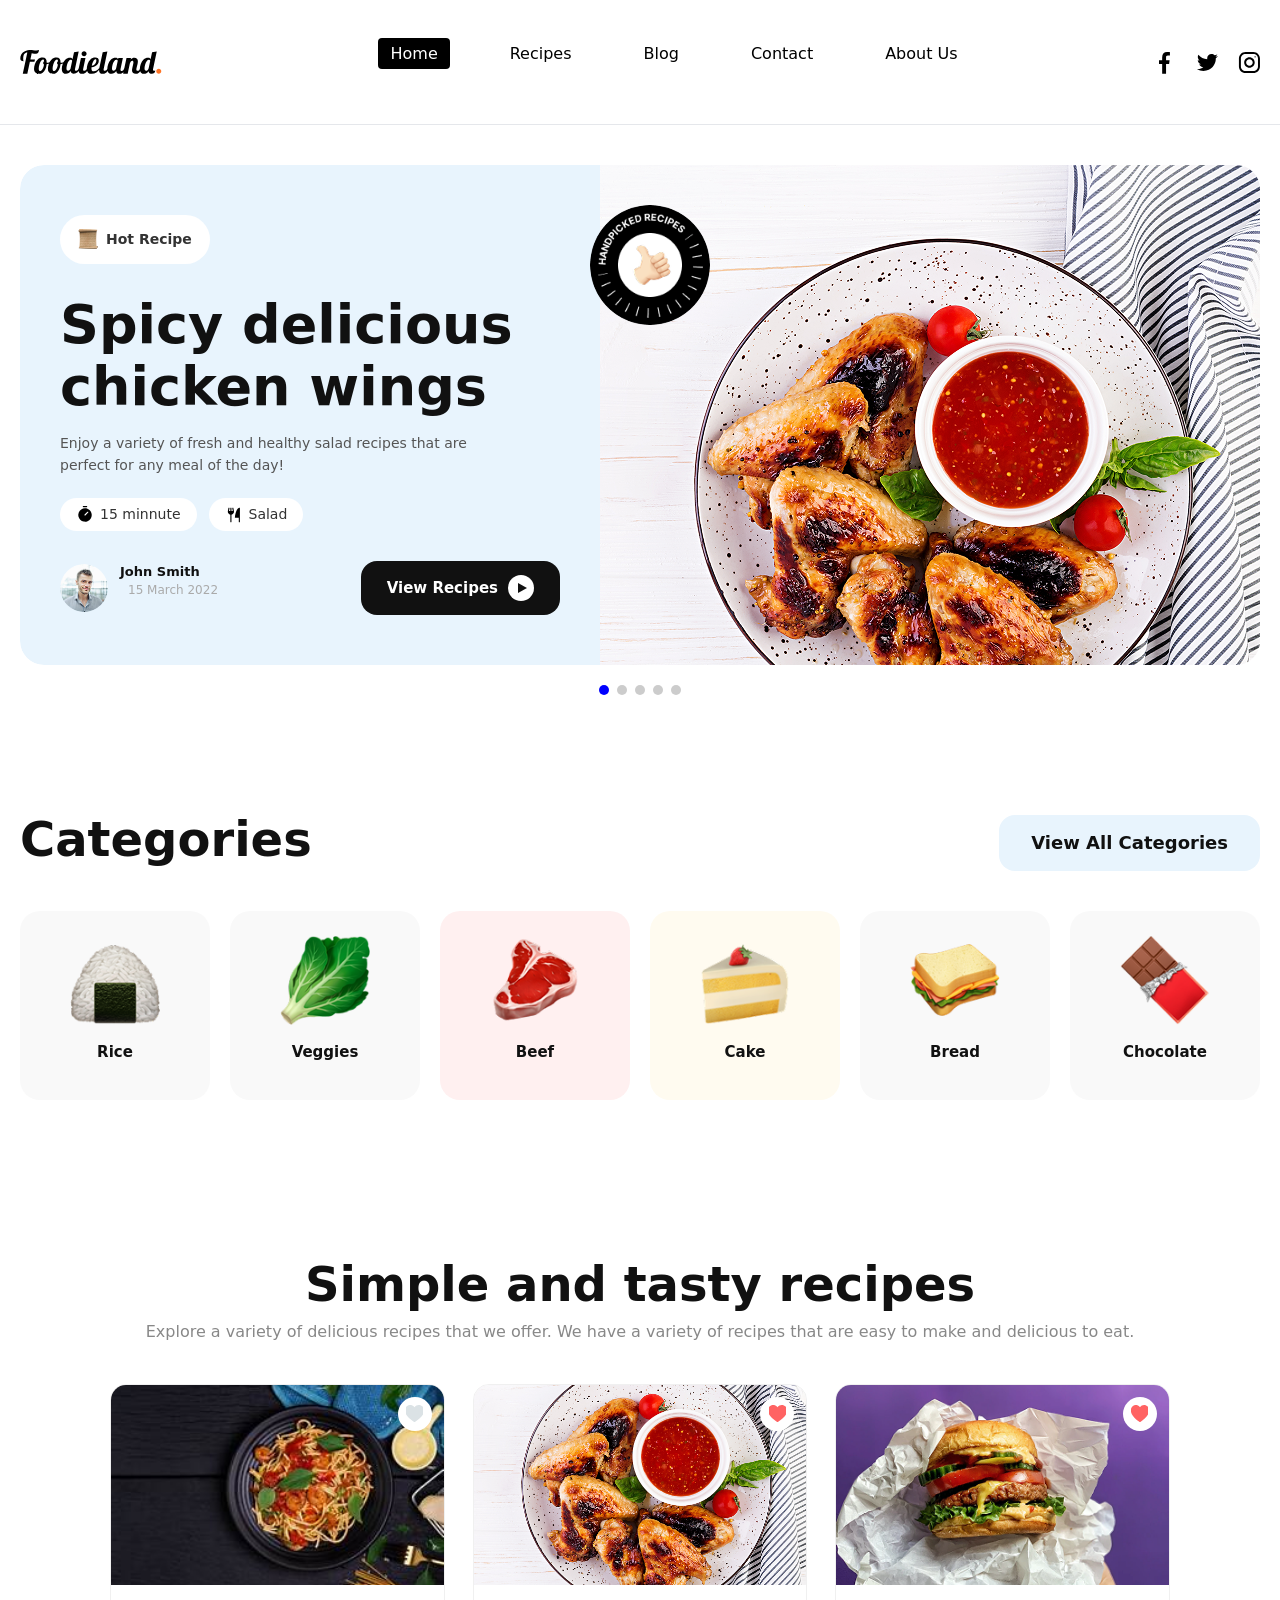
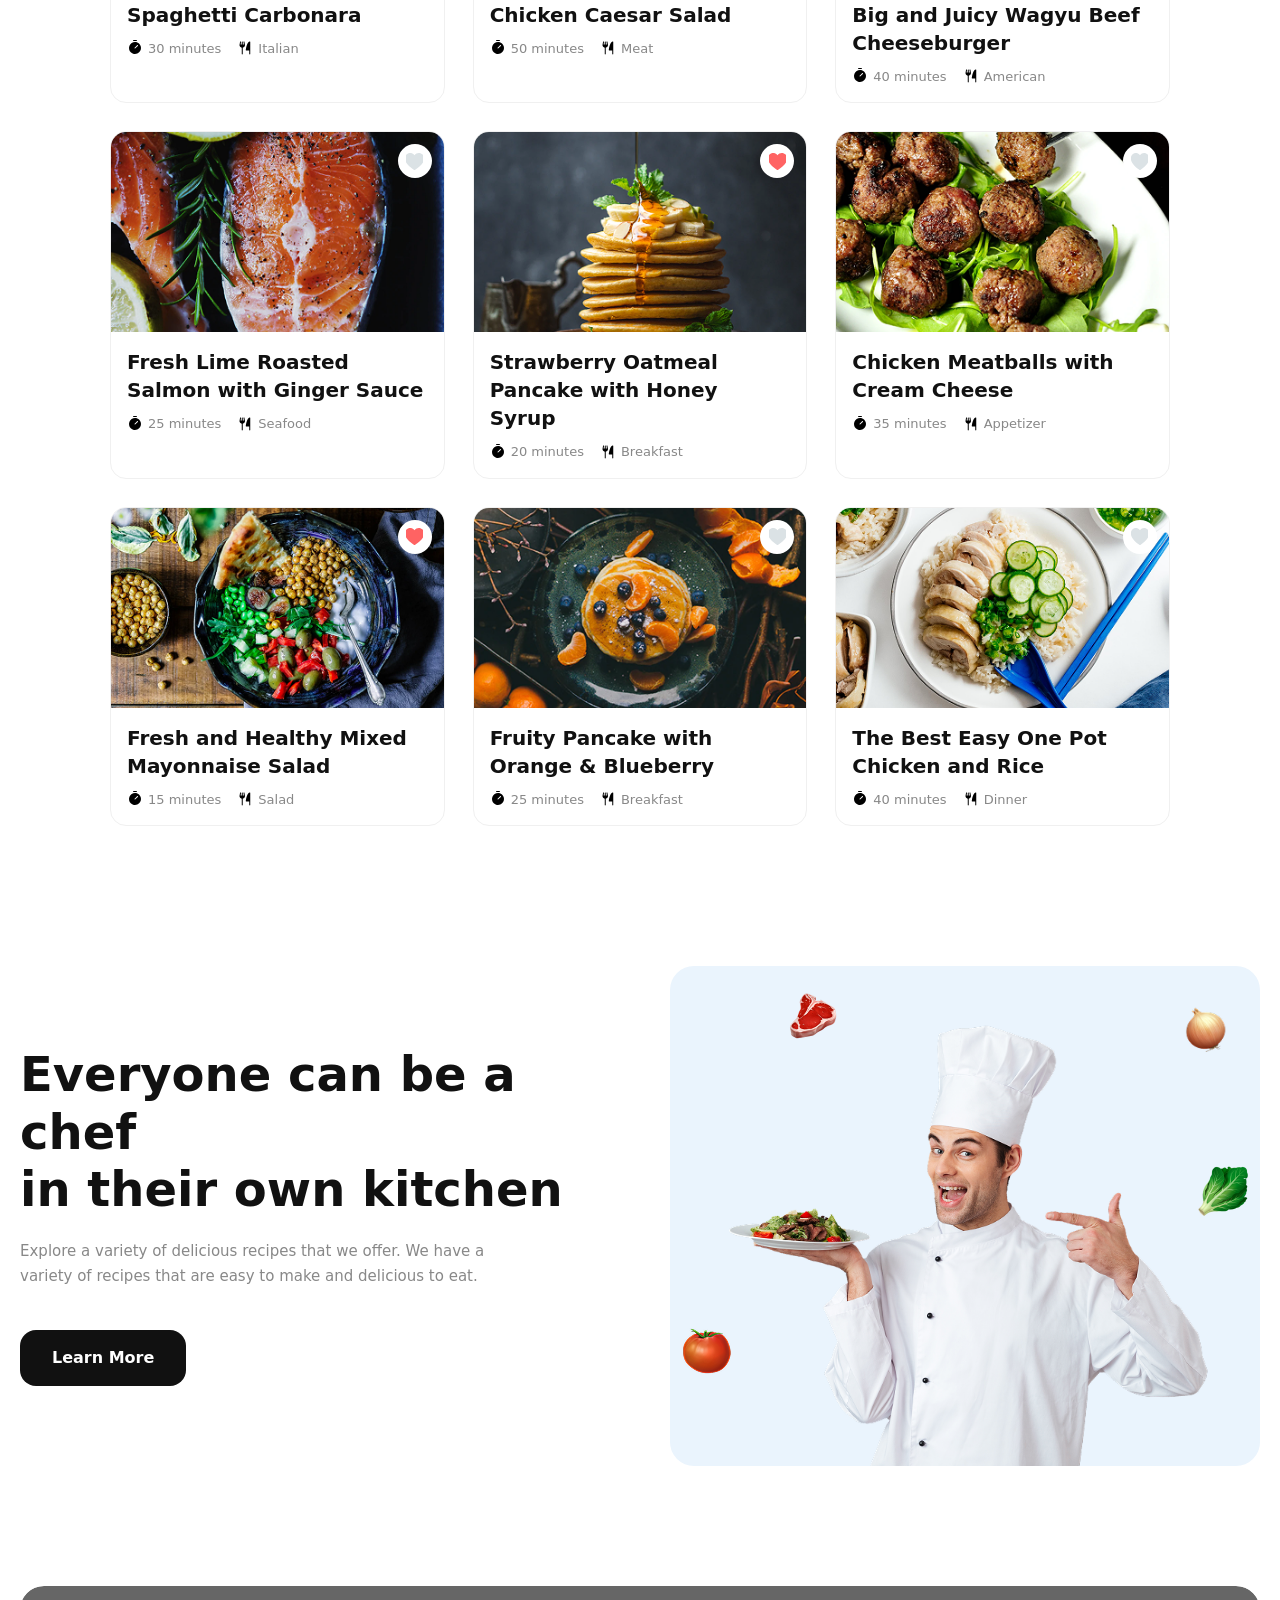
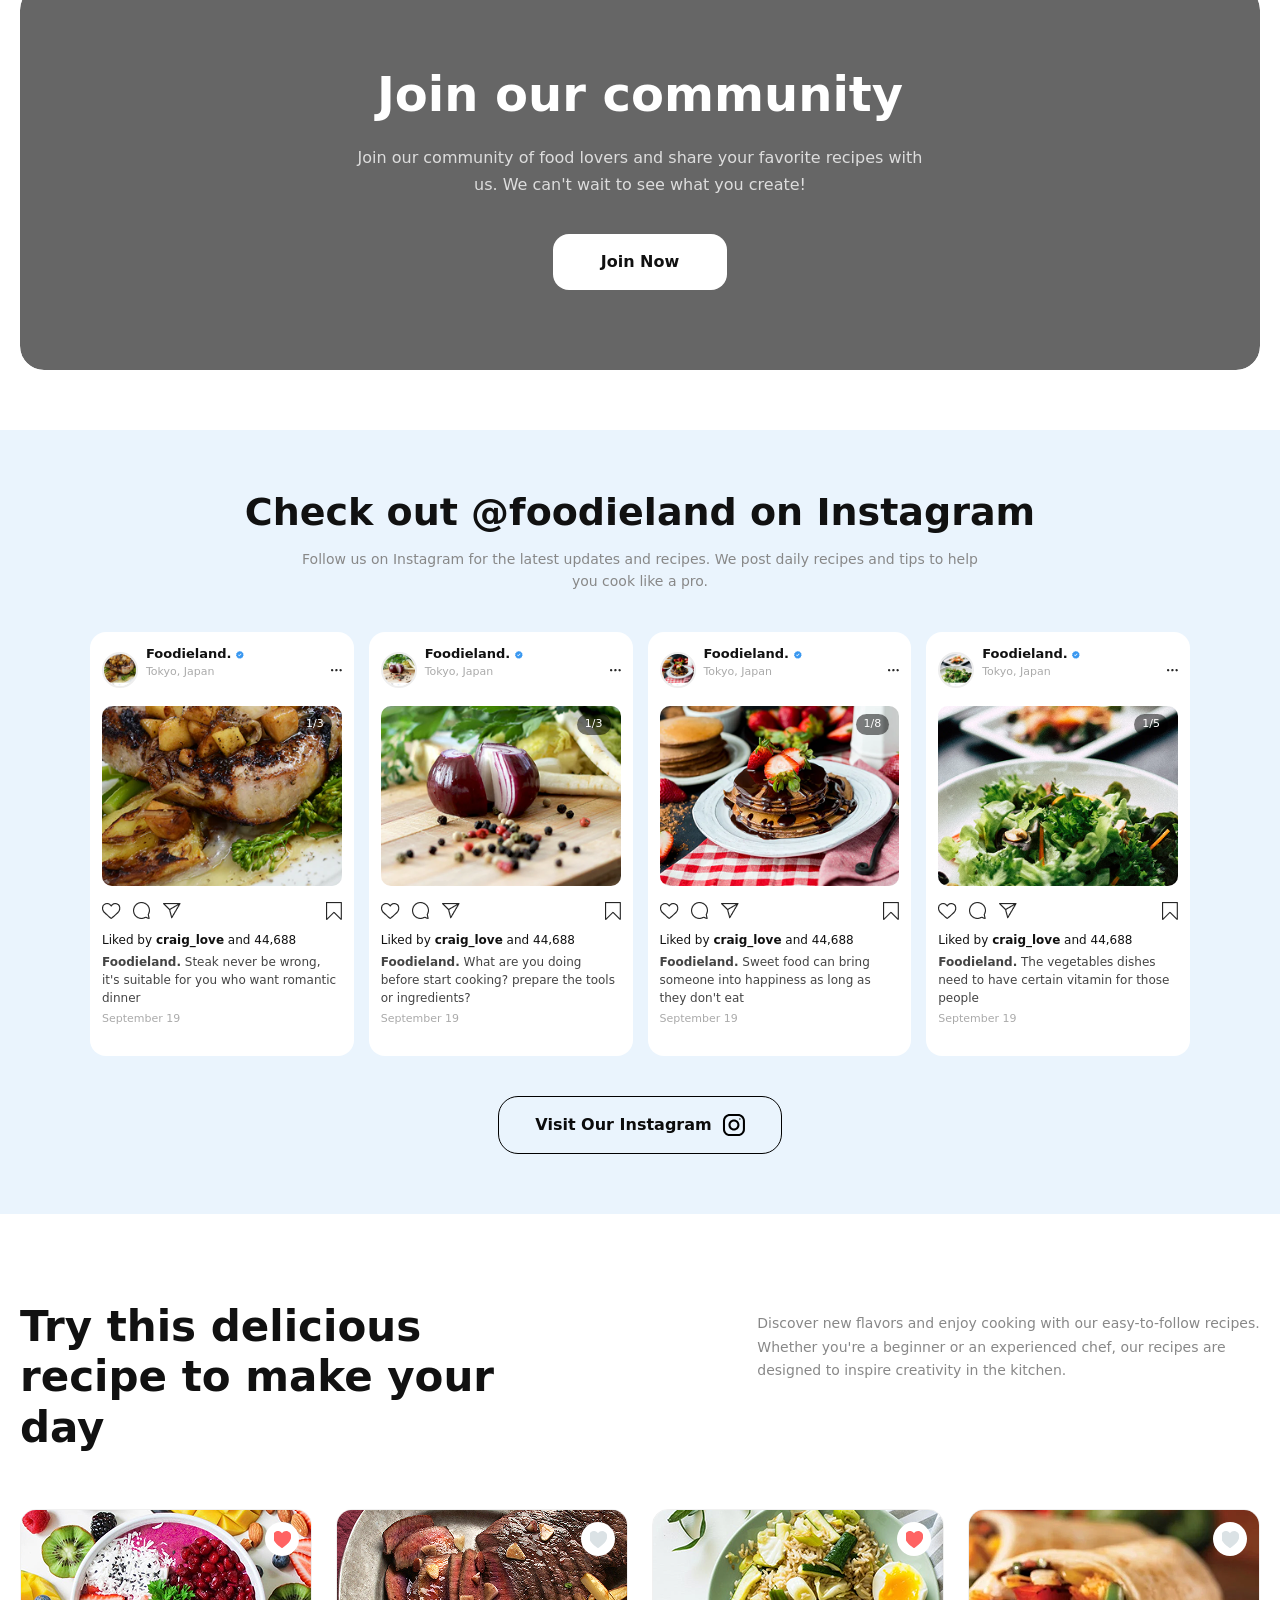
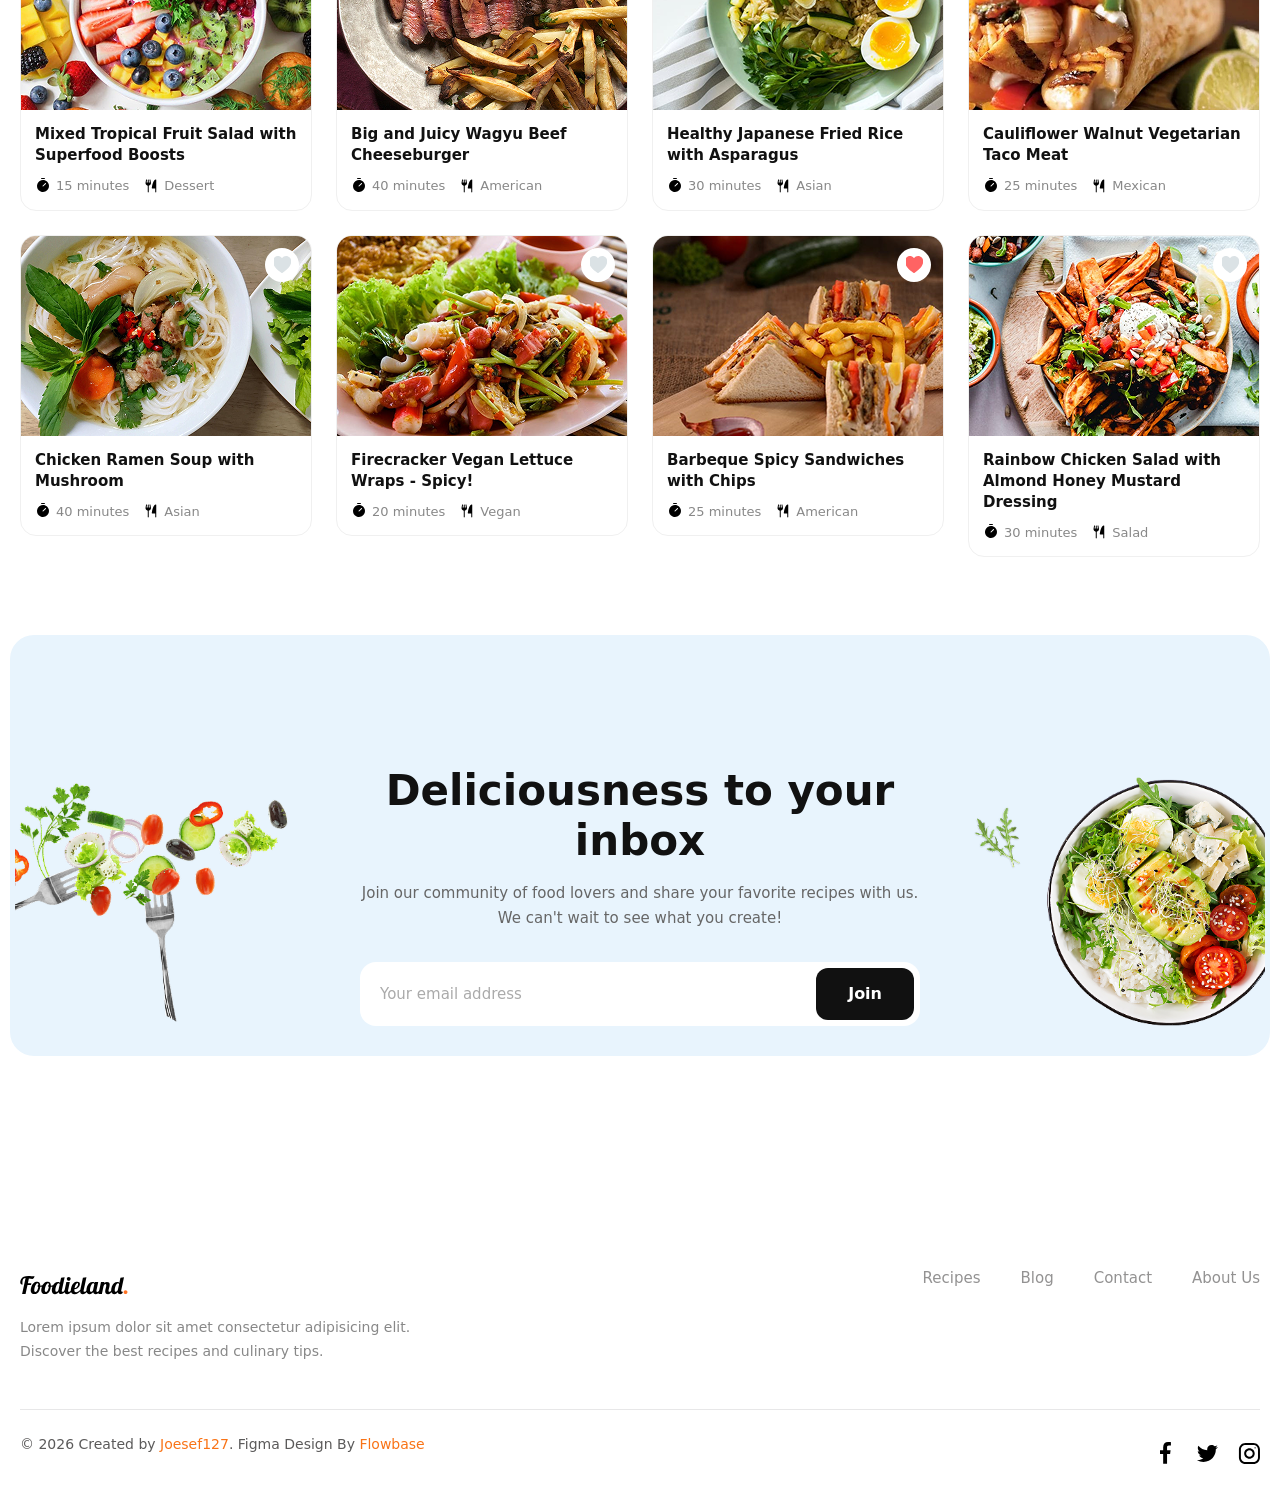
==== commit d319d94b: "third commit" ====
--- a/index.html
+++ b/index.html
@@ -569,11 +569,11 @@
           <div class="insta-user">
             <img src="images/post1.png" alt="Foodieland" class="insta-avatar" />
             <div>
-              <p class="insta-name">Foodieland. <span class="insta-verified">&#10003;</span></p>
+              <p class="insta-name">Foodieland. <span class="insta-verified"><img src="images/Official Icon.png" alt=""></span></p>
               <p class="insta-location">Tokyo, Japan</p>
             </div>
           </div>
-          <span class="insta-dots">&#8226;&#8226;&#8226;</span>
+          <span class="insta-dots"><img src="images/More Icon.png" alt=""></span>
         </div>
         <div class="insta-img-box">
           <img src="images/post1.png" alt="Post 1" />
@@ -581,11 +581,11 @@
         </div>
         <div class="insta-card-bottom">
           <div class="insta-actions">
-            <span>&#9825;</span>
-            <span>&#128172;</span>
-            <span>&#10150;</span>
-          </div>
-          <span>&#128278;</span>
+            <span><img src="images/shape1.png" alt=""></span>
+            <span><img src="images/Shape2.png" alt=""></span>
+            <span><img src="images/Shape3.png" alt=""></span>
+          </div>
+          <span><img src="images/Save.png" alt=""></span>
         </div>
         <div class="insta-likes">Liked by <b>craig_love</b> and 44,688</div>
         <p class="insta-caption"><b>Foodieland.</b> Steak never be wrong, it's suitable for you who want romantic dinner</p>
@@ -598,11 +598,11 @@
           <div class="insta-user">
             <img src="images/post2.png" alt="Foodieland" class="insta-avatar" />
             <div>
-              <p class="insta-name">Foodieland. <span class="insta-verified">&#10003;</span></p>
+              <p class="insta-name">Foodieland. <span class="insta-verified"><img src="images/Official Icon.png" alt=""></span></p>
               <p class="insta-location">Tokyo, Japan</p>
             </div>
           </div>
-          <span class="insta-dots">&#8226;&#8226;&#8226;</span>
+          <span class="insta-dots"><img src="images/More Icon.png" alt=""></span>
         </div>
         <div class="insta-img-box">
           <img src="images/post2.png" alt="Post 2" />
@@ -610,11 +610,11 @@
         </div>
         <div class="insta-card-bottom">
           <div class="insta-actions">
-            <span>&#9825;</span>
-            <span>&#128172;</span>
-            <span>&#10150;</span>
-          </div>
-          <span>&#128278;</span>
+            <span><img src="images/shape1.png" alt=""></span>
+            <span><img src="images/Shape2.png" alt=""></span>
+            <span><img src="images/Shape3.png" alt=""></span>
+          </div>
+          <span><img src="images/Save.png" alt=""></span>
         </div>
         <div class="insta-likes">Liked by <b>craig_love</b> and 44,688</div>
         <p class="insta-caption"><b>Foodieland.</b> What are you doing before start cooking? prepare the tools or ingredients?</p>
@@ -627,11 +627,11 @@
           <div class="insta-user">
             <img src="images/post3.png" alt="Foodieland" class="insta-avatar" />
             <div>
-              <p class="insta-name">Foodieland. <span class="insta-verified">&#10003;</span></p>
+              <p class="insta-name">Foodieland. <span class="insta-verified"><img src="images/Official Icon.png" alt=""></span></p>
               <p class="insta-location">Tokyo, Japan</p>
             </div>
           </div>
-          <span class="insta-dots">&#8226;&#8226;&#8226;</span>
+          <span class="insta-dots"><img src="images/More Icon.png" alt=""></span>
         </div>
         <div class="insta-img-box">
           <img src="images/post3.png" alt="Post 3" />
@@ -639,14 +639,14 @@
         </div>
         <div class="insta-card-bottom">
           <div class="insta-actions">
-            <span>&#9825;</span>
-            <span>&#128172;</span>
-            <span>&#10150;</span>
-          </div>
-          <span>&#128278;</span>
+            <span><img src="images/shape1.png" alt=""></span>
+            <span><img src="images/Shape2.png" alt=""></span>
+            <span><img src="images/Shape3.png" alt=""></span>
+          </div>
+          <span><img src="images/Save.png" alt=""></span>
         </div>
         <div class="insta-likes">Liked by <b>craig_love</b> and 44,688</div>
-        <p class="insta-caption"><b>Foodieland.</b> Sweet food can bring someone into happiness as long as they don't eat too much</p>
+        <p class="insta-caption"><b>Foodieland.</b> Sweet food can bring someone into happiness as long as they don't eat</p>
         <p class="insta-date">September 19</p>
       </div>
 
@@ -656,11 +656,11 @@
           <div class="insta-user">
             <img src="images/post4.png" alt="Foodieland" class="insta-avatar" />
             <div>
-              <p class="insta-name">Foodieland. <span class="insta-verified">&#10003;</span></p>
+              <p class="insta-name">Foodieland. <span class="insta-verified"><img src="images/Official Icon.png" alt=""></span></p>
               <p class="insta-location">Tokyo, Japan</p>
             </div>
           </div>
-          <span class="insta-dots">&#8226;&#8226;&#8226;</span>
+          <span class="insta-dots"><img src="images/More Icon.png" alt=""></span>
         </div>
         <div class="insta-img-box">
           <img src="images/post4.png" alt="Post 4" />
@@ -668,11 +668,11 @@
         </div>
         <div class="insta-card-bottom">
           <div class="insta-actions">
-            <span>&#9825;</span>
-            <span>&#128172;</span>
-            <span>&#10150;</span>
-          </div>
-          <span>&#128278;</span>
+            <span><img src="images/shape1.png" alt=""></span>
+            <span><img src="images/Shape2.png" alt=""></span>
+            <span><img src="images/Shape3.png" alt=""></span>
+          </div>
+          <span><img src="images/Save.png" alt=""></span>
         </div>
         <div class="insta-likes">Liked by <b>craig_love</b> and 44,688</div>
         <p class="insta-caption"><b>Foodieland.</b> The vegetables dishes need to have certain vitamin for those people</p>
@@ -681,15 +681,11 @@
 
     </div>
 
-    <!-- Button -->
+    <!--visit our insta button -->
     <div class="insta-btn-wrap">
       <a href="#" class="insta-btn">
         Visit Our Instagram
-        <svg width="20" height="20" viewBox="0 0 24 24" fill="none" stroke="currentColor" stroke-width="2">
-          <rect x="2" y="2" width="20" height="20" rx="5"/>
-          <circle cx="12" cy="12" r="4"/>
-          <circle cx="17.5" cy="6.5" r="1" fill="currentColor"/>
-        </svg>
+        <img src="images/insta.svg" alt="">
       </a>
     </div>
 
@@ -912,7 +908,7 @@
         <li><a href="recipe.html">Recipes</a></li>
         <li><a href="blog.html">Blog</a></li>
         <li><a href="contact.html">Contact</a></li>
-        <li><a href="about.html">About</a></li>
+        <li><a href="#"">About Us</a></li>
       </ul>
 
     </div>
--- a/styles/index.css
+++ b/styles/index.css
@@ -91,7 +91,7 @@
       position: relative;
 }
 
-/* Slider*/
+/* slider*/
 .slider {
       overflow: hidden;
       border-radius: 24px;
@@ -192,7 +192,7 @@
   border-radius: 50%;
   object-fit: cover;
 }
-.author-name { font-weight: 600; font-size: 15px; color: #111; }
+.author-name { font-weight: 600; font-size: 15px; color: #111; margin-bottom: 0px;}
 .author-date { font-size: 13px; color: #888; }
 
 .btn-try {
@@ -775,7 +775,8 @@
 
 .insta-name {
   font-size: 13px;
-  font-weight: 700;
+  font-weight: 600;
+  margin-bottom: 0px;
   color: #111;
 }
 
@@ -799,7 +800,7 @@
 .insta-img-box {
   position: relative;
   width: 100%;
-  height: 200px;
+  height: 180px;
   border-radius: 10px;
   overflow: hidden;
   margin-bottom: 10px;
@@ -864,13 +865,14 @@
   display: inline-flex;
   align-items: center;
   gap: 10px;
-  background: #111;
-  color: #fff;
+  background: transparent;
+  color: #0c0c0c;
   text-decoration: none;
   padding: 16px 36px;
-  border-radius: 999px;
+  border-radius: 20px;
   font-size: 16px;
   font-weight: 700;
+  border:1px solid #000;
 }
 
 /* .insta-btn:hover {
@@ -1763,7 +1765,7 @@
 
 
 
-/* ── Article Page ── */
+/* article page */
 .article-page {
   padding: 60px 20px;
   background: #fff;
@@ -1777,7 +1779,7 @@
 }
 
 
-/* Title */
+/* title */
 .article-title {
   font-size: 42px;
   font-weight: 800;
@@ -1787,7 +1789,7 @@
   text-align: center;
 }
 
-/* Meta row: author + date */
+/* author r date */
 .article-meta {
   display: flex;
   align-items: center;
@@ -1825,7 +1827,7 @@
   color: #aaa;
 }
 
-/* Intro paragraph */
+/* intro paragraph */
 .article-intro {
   font-size: 14px;
   color: #888;
@@ -1835,7 +1837,7 @@
   margin: 0 auto 36px;
 }
 
-/* Hero image */
+/* hero image */
 .article-hero {
    width: 100%;
   border-radius: 16px;
@@ -1854,7 +1856,7 @@
   display: block;
 }
 
-/* Body: content + share sidebar */
+/* full Body ta (content rsidebar) */
 .article-body {
   display: flex;
   gap: 40px;
@@ -1862,12 +1864,12 @@
   width: 90%;
 }
 
-/* Main content */
+/* main content */
 .article-content {
   flex: 1;
 }
 
-/* Section heading */
+/* section heading */
 .article-question {
   font-size: 18px;
   font-weight: 700;
@@ -1876,7 +1878,7 @@
   margin-top: 32px;
 }
 
-/* Paragraph */
+/* paragraph */
 .article-text {
   font-size: 14px;
   color: #666;
@@ -1884,7 +1886,7 @@
   margin-bottom: 14px;
 }
 
-/* Inline image */
+/* inline image */
 .article-img {
   width: 80%;
   border-radius: 18px;
@@ -1899,7 +1901,7 @@
   display: block;
 }
 
-/* Quote */
+/* quote */
 .article-quote {
   background: #fff8f0;
   border-left: 4px solid #f97316;
@@ -1913,7 +1915,7 @@
   margin: 30px 0;
 }
 
-/* Share sidebar */
+/* sidebar */
 .article-share {
   display: flex;
   flex-direction: column;
@@ -1963,7 +1965,7 @@
   border-color: #f97316;
 }
 
-/* Responsive */
+/* responsive */
 @media (max-width: 768px) {
   .article-title { font-size: 26px; }
   .article-hero img { height: 240px; }
@@ -1993,7 +1995,6 @@
 
 
 /* Recipes page er uporer part ta */
-/* ── Recipes Filter Section ── */
 .recipes-filter-section {
   padding: 60px 20px 40px;
   background: #fff;
@@ -2004,7 +2005,7 @@
   margin: 0 auto;
 }
 
-/* Header */
+/* header */
 .recipes-filter-header {
   text-align: center;
   margin-bottom: 36px;
@@ -2025,7 +2026,7 @@
   line-height: 1.6;
 }
 
-/* Search bar */
+/* search bar */
 .recipes-search-wrap {
   max-width: 760px;
   margin: 0 auto 32px;
@@ -2050,7 +2051,7 @@
   border-color: #111;
 }
 
-/* Filters row */
+/* filters row */
 .recipes-filters {
   display: flex;
   align-items: flex-end;
@@ -2059,7 +2060,7 @@
   flex-wrap: wrap;
 }
 
-/* Each filter group */
+/* each filter group */
 .filter-group {
   display: flex;
   flex-direction: column;
@@ -2073,7 +2074,7 @@
   text-align: center;
 }
 
-/* Select dropdown */
+/* select dropdown */
 .filter-select {
   padding: 12px 20px;
   border: 1px solid #e0e0e0;
@@ -2091,7 +2092,7 @@
   border-color: #111;
 }
 
-/* Favorites button */
+
 .filter-fav-btn {
   padding: 12px 24px;
   border: 1px solid #e0e0e0;
@@ -2110,7 +2111,7 @@
   border-color: #020202;
 }
 
-/* Responsive */
+/* responsive */
 @media (max-width: 600px) {
   .recipes-filter-title { font-size: 36px; }
 
@@ -2123,4 +2124,386 @@
   .filter-fav-btn {
     width: 100%;
   }
-}+}
+
+
+
+
+
+
+
+
+
+.recipe-page {
+  padding: 40px 20px 60px;
+  background: #fff;
+}
+
+.recipe-page-wrapper {
+  max-width: 1300px;
+  margin: 0 auto;
+}
+
+
+.row-layout {
+  display: flex;
+  gap: 40px;
+  align-items: flex-start;
+}
+
+.recipe-main {
+  flex: 1;
+}
+
+.recipe-sidebar {
+  width: 280px;
+  flex-shrink: 0;
+}
+
+
+.recipe-page-title {
+  font-size: 36px;
+  font-weight: 800;
+  color: #111;
+  margin-bottom: 16px;
+  line-height: 1.2;
+}
+
+
+.recipe-meta-row {
+  display: flex;
+  align-items: center;
+  gap: 20px;
+  flex-wrap: wrap;
+  margin-bottom: 20px;
+}
+
+.recipe-author {
+  display: flex;
+  align-items: center;
+  gap: 8px;
+}
+
+.recipe-avatar {
+  width: 36px;
+  height: 36px;
+  border-radius: 50%;
+  object-fit: cover;
+}
+
+.recipe-author-name {
+  font-size: 14px;
+  font-weight: 600;
+  color: #111;
+}
+
+.recipe-tags {
+  display: flex;
+  gap: 12px;
+  align-items: center;
+}
+
+.recipe-tag {
+  display: inline-flex;
+  align-items: center;
+  gap: 5px;
+  font-size: 13px;
+  color: #888;
+  background: #f5f5f5;
+  padding: 5px 12px;
+  border-radius: 999px;
+}
+
+.recipe-tag img {
+  width: 14px;
+  height: 14px;
+  object-fit: contain;
+}
+
+.recipe-actions {
+  display: flex;
+  gap: 10px;
+  margin-left: auto;
+}
+
+.action-btn {
+  padding: 8px 18px;
+  border: 1px solid #e0e0e0;
+  border-radius: 8px;
+  font-size: 13px;
+  font-weight: 600;
+  background: #fff;
+  cursor: pointer;
+  color: #111;
+}
+
+.action-btn:hover {
+  background: #585655;
+  color: #fff;
+  border-color: #514f4d;
+}
+
+
+.recipe-hero {
+  position: relative;
+  width: 100%;
+  border-radius: 16px;
+  overflow: hidden;
+  margin-bottom: 24px;
+}
+
+.recipe-hero img {
+  width: 100%;
+  height: 580px;
+  object-fit: cover;
+  display: block;
+}
+
+.play-btn {
+  position: absolute;
+  top: 50%;
+  left: 50%;
+  transform: translate(-50%, -50%);
+  width: 56px;
+  height: 56px;
+  background: rgba(255,255,255,0.9);
+  border: none;
+  border-radius: 50%;
+  font-size: 20px;
+  cursor: pointer;
+  display: flex;
+  align-items: center;
+  justify-content: center;
+  color: #111;
+}
+
+.play-btn:hover {
+  background: #6d6a68;
+  color: #fff;
+}
+
+
+.nutrition-box {
+  background: #f9f9f9;
+  border-radius: 14px;
+  padding: 20px 24px;
+  margin-bottom: 24px;
+}
+
+.nutrition-box h3 {
+  font-size: 16px;
+  font-weight: 700;
+  color: #111;
+  margin-bottom: 16px;
+}
+
+.nutrition-grid {
+  display: grid;
+  grid-template-columns: repeat(4, 1fr);
+  gap: 12px;
+  margin-bottom: 14px;
+}
+
+.nutrition-item {
+  display: flex;
+  flex-direction: column;
+  gap: 4px;
+}
+
+.n-value {
+  font-size: 16px;
+  font-weight: 700;
+  color: #111;
+}
+
+.n-label {
+  font-size: 12px;
+  color: #aaa;
+}
+
+.nutrition-note {
+  font-size: 11px;
+  color: #aaa;
+  line-height: 1.5;
+  margin: 0;
+}
+
+
+.recipe-intro {
+  font-size: 14px;
+  color: #666;
+  line-height: 1.8;
+  margin-bottom: 32px;
+}
+
+
+.recipe-section {
+  margin-bottom: 36px;
+}
+
+.section-title {
+  font-size: 24px;
+  font-weight: 800;
+  color: #111;
+  margin-bottom: 16px;
+}
+
+
+.ingredient-sub {
+  font-size: 15px;
+  font-weight: 700;
+  color: #111;
+  margin-bottom: 10px;
+  margin-top: 20px;
+}
+
+.ingredient-list {
+  list-style: none;
+  padding: 0;
+  margin: 0 0 16px;
+}
+
+.ingredient-list li {
+  font-size: 14px;
+  color: #555;
+  padding: 10px 0;
+  border-bottom: 1px solid #f0f0f0;
+  line-height: 1.5;
+}
+
+
+.direction-step {
+  margin-bottom: 20px;
+}
+
+.step-title {
+  font-size: 16px;
+  font-weight: 700;
+  color: #111;
+  margin-bottom: 8px;
+}
+
+.step-text {
+  font-size: 14px;
+  color: #666;
+  line-height: 1.8;
+  margin-bottom: 16px;
+}
+
+.direction-img {
+  width: 100%;
+  border-radius: 14px;
+  overflow: hidden;
+  margin-bottom: 16px;
+}
+
+.direction-img img {
+  width: 100%;
+  height: 560px;
+  object-fit: cover;
+  display: block;
+}
+.recipe-sidebar{
+  width: 380px;
+
+}
+
+.sidebar-title {
+  font-size: 20px;
+  font-weight: 800;
+  color: #111;
+  margin-bottom: 20px;
+}
+
+.sidebar-item {
+  display: flex;
+  gap: 12px;
+  align-items: center;
+  margin-bottom: 18px;
+}
+
+.sidebar-thumb {
+  width: 70px;
+  height: 65px;
+  border-radius: 10px;
+  overflow: hidden;
+  flex-shrink: 0;
+}
+
+.sidebar-thumb img {
+  width: 100%;
+  height: 100%;
+  object-fit: cover;
+}
+
+.sidebar-info h4 {
+  font-size: 13px;
+  font-weight: 700;
+  color: #111;
+  margin-bottom: 4px;
+  line-height: 1.4;
+}
+
+.sidebar-info p {
+  font-size: 12px;
+  color: #aaa;
+  margin: 0;
+}
+
+
+.sidebar-banner {
+  background: #1a5c3a;
+  height: 400px;
+  padding: 20px;
+  text-align: center;
+  margin-top: 10px;
+}
+
+.banner-text {
+  font-size: 16px;
+  font-weight: 700;
+  color: #fff;
+  line-height: 1.4;
+  margin-bottom: 10px;
+}
+
+.banner-img {
+  width: 320px;
+  object-fit: contain;
+  display: block;
+  margin: 0 auto 10px;
+}
+
+.banner-url {
+  font-size: 11px;
+  color: #aed69e;
+  margin: 0;
+}
+
+
+@media (max-width: 1024px) {
+  .row-layout {
+    flex-direction: column;
+  }
+
+  .recipe-sidebar {
+    width: 100%;
+  }
+
+  .nutrition-grid {
+    grid-template-columns: repeat(2, 1fr);
+  }
+}
+
+@media (max-width: 600px) {
+  .recipe-page-title { font-size: 26px; }
+  .recipe-hero img { height: 240px; }
+  .recipe-meta-row { flex-direction: column; align-items: flex-start; }
+  .recipe-actions { margin-left: 0; }
+}
+
+
+
+
+
+
